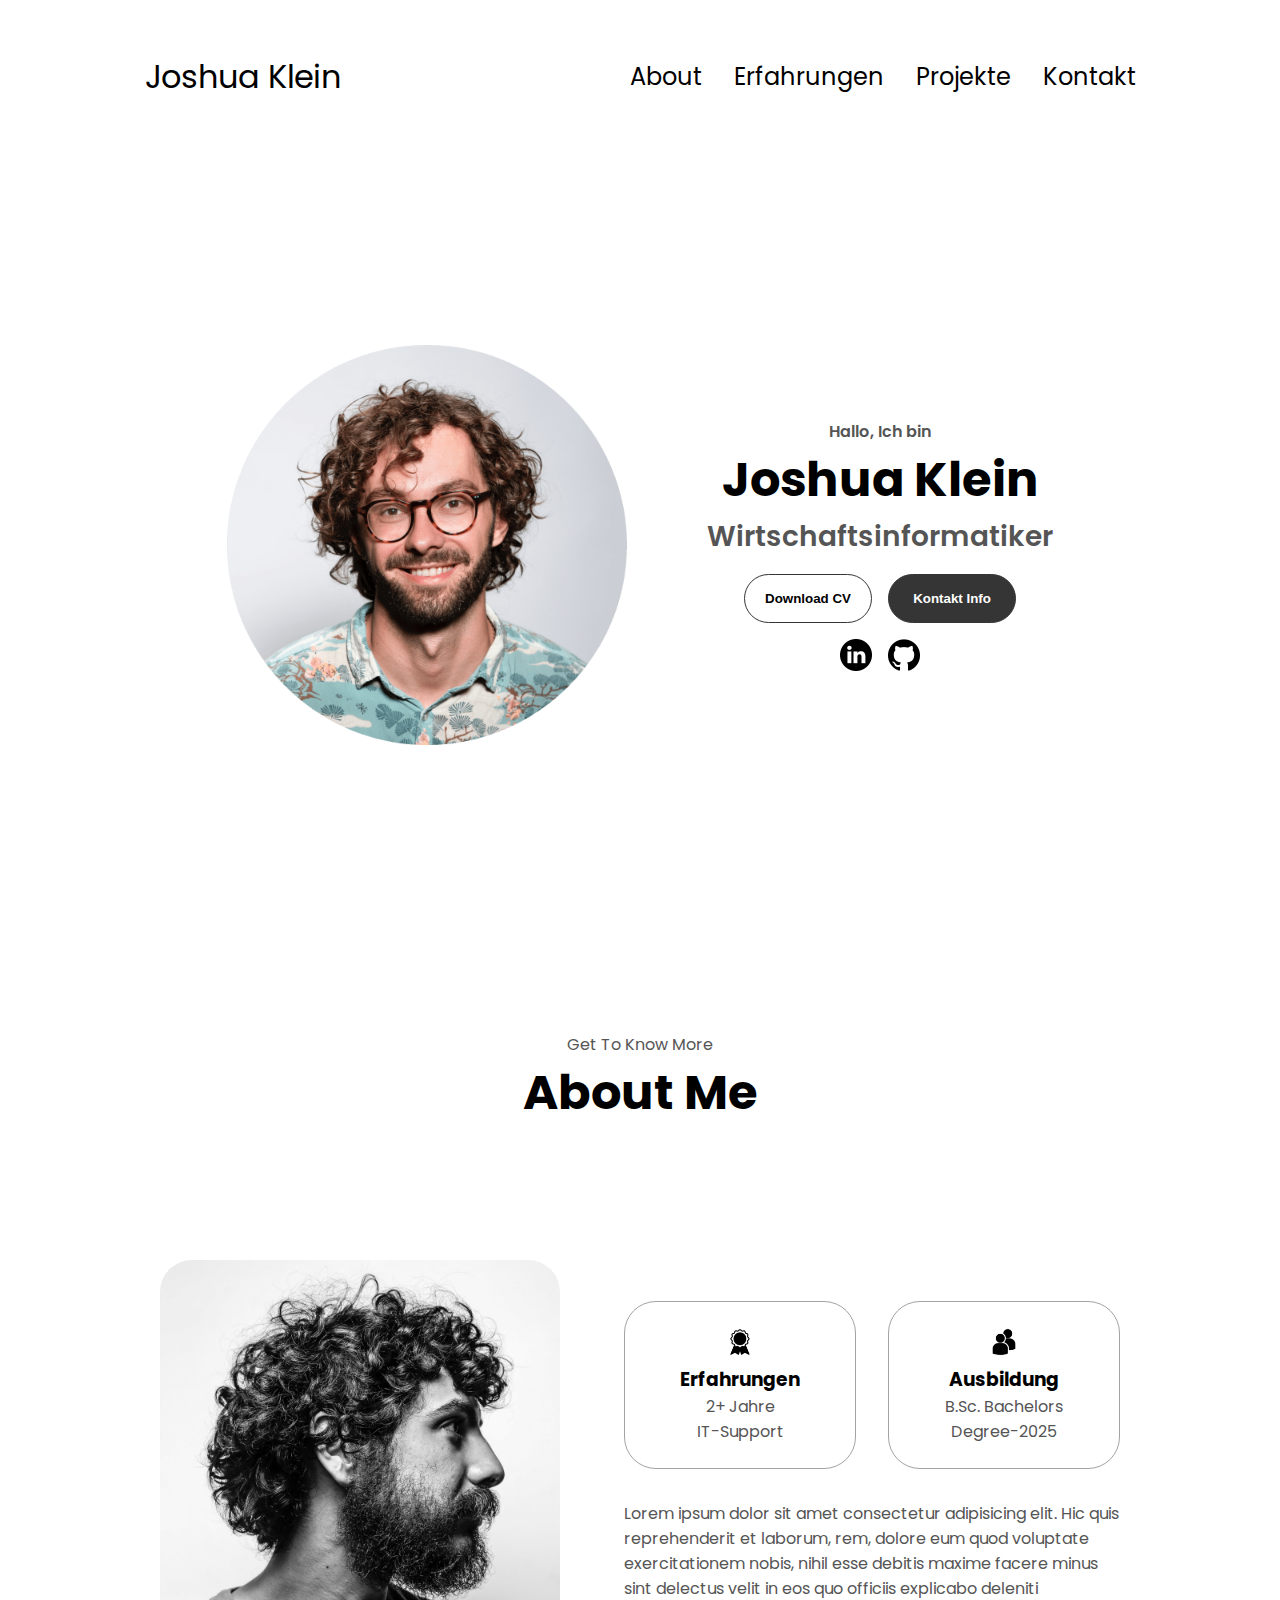
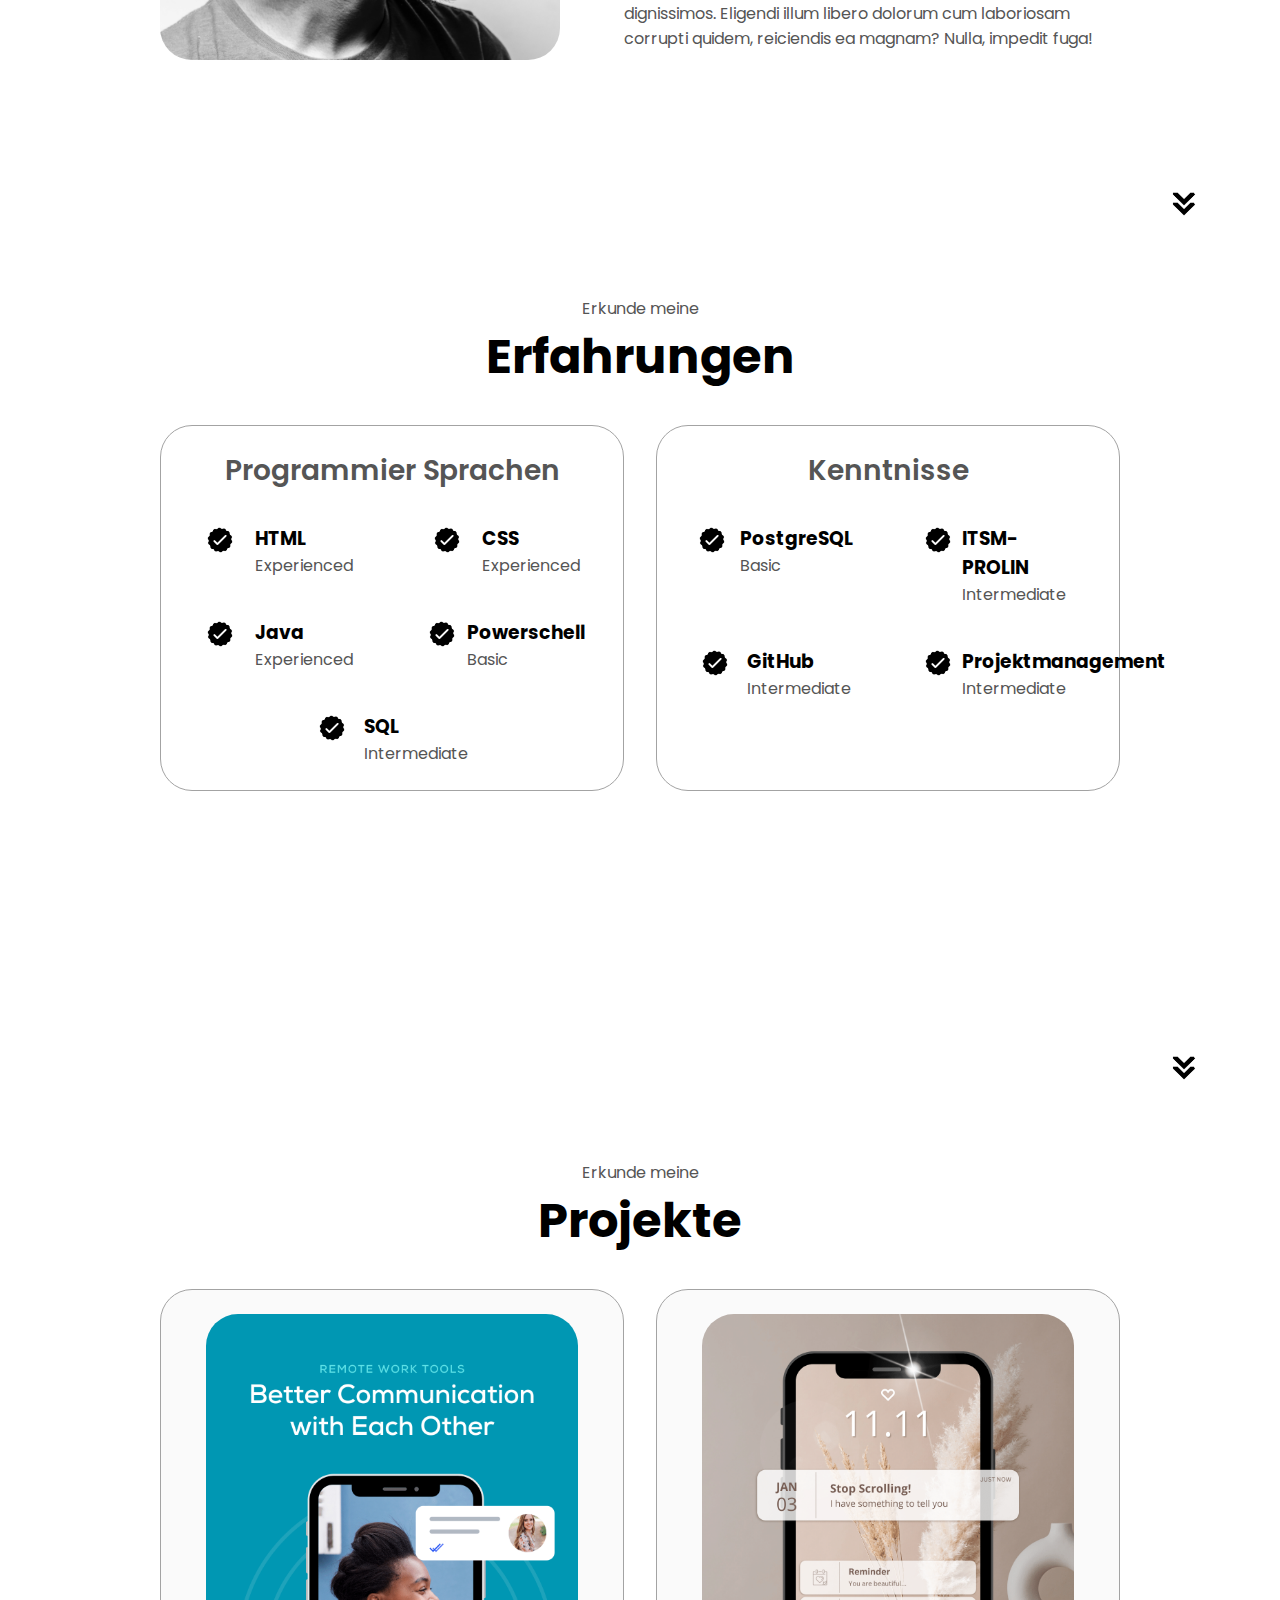
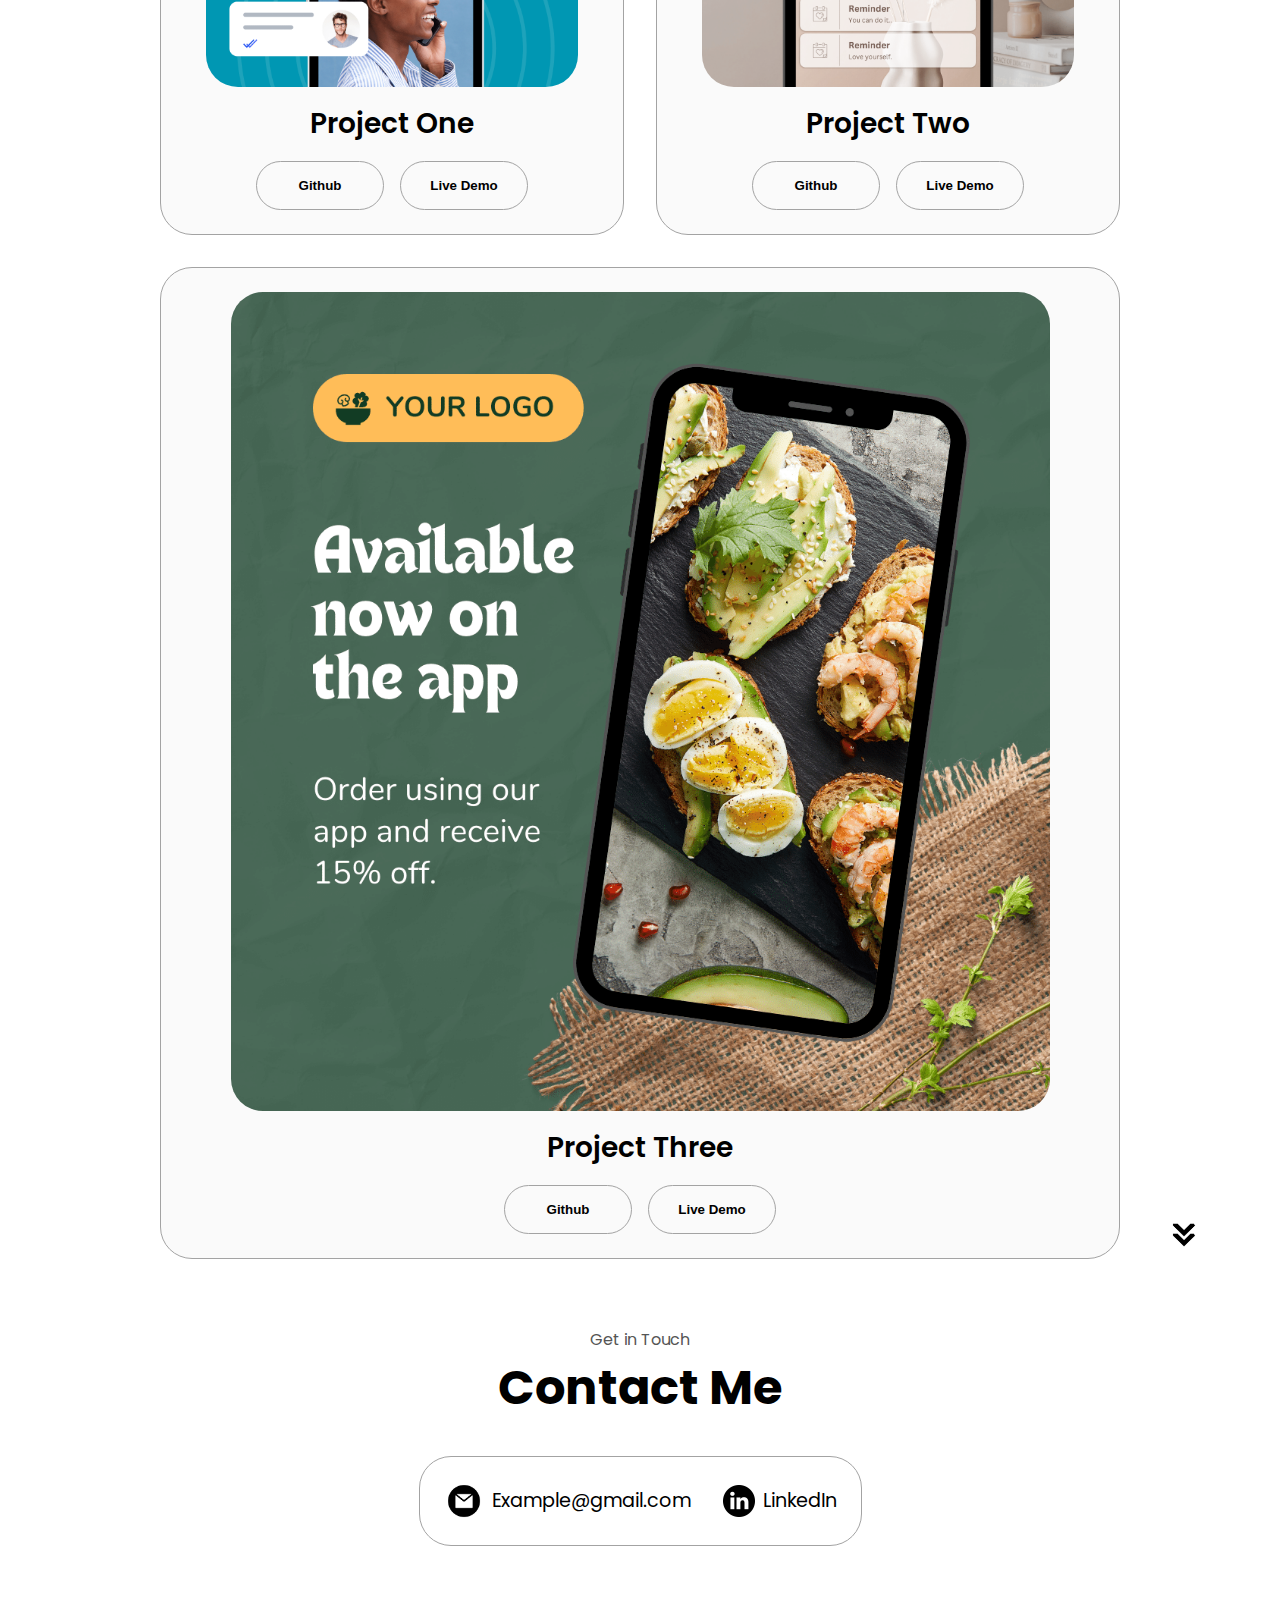
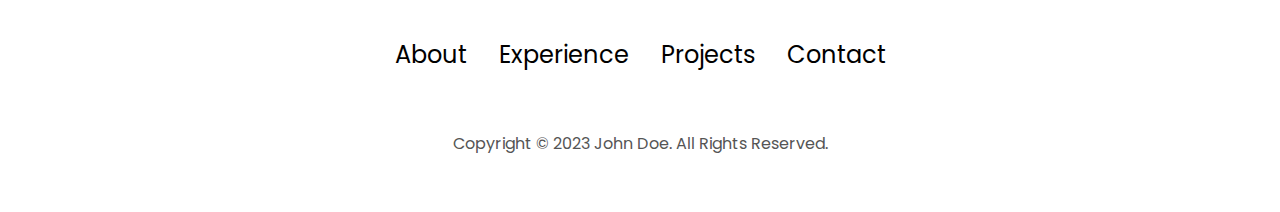
==== index.html @ 0ade6ef5 "Ende" ====
<!DOCTYPE html>
<html lang="en">
  <head>
    <meta charset="UTF-8" />
    <meta http-equiv="X-UA-Compatible" content="IE=edge" />
    <meta name="viewport" content="width=device-width, initial-scale=1.0" />
    <title>Mein Portfolio</title>
    <link rel="stylesheet" href="style.css" />
    <link rel="stylesheet" href="mediaqueries.css" />
  </head>
  <body>
    <nav id="desktop-nav">
      <div class="logo">Joshua Klein</div>
      <div>
        <ul class="nav-links">
          <li><a href="#about">About</a></li>
          <li><a href="#experience">Erfahrungen</a></li>
          <li><a href="#projects">Projekte</a></li>
          <li><a href="#contact">Kontakt</a></li>
        </ul>
      </div>
    </nav>
    <nav id="hamburger-nav">
      <div class="logo">Joshua Klein</div>
      <div class="hamburger-menu">
        <div class="hamburger-icon" onclick="toggleMenu()">
          <span></span>
          <span></span>
          <span></span>
        </div>
        <div class="menu-links">
          <li><a href="#about" onclick="toggleMenu()">About</a></li>
          <li><a href="#experience" onclick="toggleMenu()">Erfahrungen</a></li>
          <li><a href="#projects" onclick="toggleMenu()">Projekte</a></li>
          <li><a href="#contact" onclick="toggleMenu()">Kontakt</a></li>
        </div>
      </div>
    </nav>
    <section id="profile">
      <div class="section__pic-container">
        <img src="./assets/profile-pic.png" alt="John Doe profile picture" />
      </div>
      <div class="section__text">
        <p class="section__text__p1">Hallo, Ich bin</p>
        <h1 class="title">Joshua Klein</h1>
        <p class="section__text__p2">Wirtschaftsinformatiker</p>
        <div class="btn-container">
          <button
            class="btn btn-color-2"
            onclick="window.open('./assets/resume-example.pdf')"
          >
            Download CV
          </button>
          <button class="btn btn-color-1" onclick="location.href='./#contact'">
            Kontakt Info
          </button>
        </div>
        <div id="socials-container">
          <img
            src="./assets/linkedin.png"
            alt="My LinkedIn profile"
            class="icon"
            onclick="location.href='https://linkedin.com/in/joshua-klein-753846269'"
          />
          <img
            src="./assets/github.png"
            alt="My Github profile"
            class="icon"
            onclick="location.href='https://github.com/H1ght0w9r'"
          />
        </div>
      </div>
    </section>
    <section id="about">
      <p class="section__text__p1">Get To Know More</p>
      <h1 class="title">About Me</h1>
      <div class="section-container">
        <div class="section__pic-container">
          <img
            src="./assets/about-pic.png"
            alt="Profile picture"
            class="about-pic"
          />
        </div>
        <div class="about-details-container">
          <div class="about-containers">
            <div class="details-container">
              <img
                src="./assets/experience.png"
                alt="Experience icon"
                class="icon"
              />
              <h3>Erfahrungen</h3>
              <p>2+ Jahre <br />IT-Support</p>
            </div>
            <div class="details-container">
              <img
                src="./assets/education.png"
                alt="Education icon"
                class="icon"
              />
              <h3>Ausbildung</h3>
              <p>B.Sc. Bachelors Degree-2025<br</p>
            </div>
          </div>
          <div class="text-container">
            <p>
              Lorem ipsum dolor sit amet consectetur adipisicing elit. Hic quis
              reprehenderit et laborum, rem, dolore eum quod voluptate
              exercitationem nobis, nihil esse debitis maxime facere minus sint
              delectus velit in eos quo officiis explicabo deleniti dignissimos.
              Eligendi illum libero dolorum cum laboriosam corrupti quidem,
              reiciendis ea magnam? Nulla, impedit fuga!
            </p>
          </div>
        </div>
      </div>
      <img
        src="./assets/arrow.png"
        alt="Arrow icon"
        class="icon arrow"
        onclick="location.href='./#experience'"
      />
    </section>
    <section id="experience">
      <p class="section__text__p1">Erkunde meine</p>
      <h1 class="title">Erfahrungen</h1>
      <div class="experience-details-container">
        <div class="about-containers">
          <div class="details-container">
            <h2 class="experience-sub-title">Programmier Sprachen</h2>
            <div class="article-container">
              <article>
                <img
                  src="./assets/checkmark.png"
                  alt="Experience icon"
                  class="icon"
                />
                <div>
                  <h3>HTML</h3>
                  <p>Experienced</p>
                </div>
              </article>
              <article>
                <img
                  src="./assets/checkmark.png"
                  alt="Experience icon"
                  class="icon"
                />
                <div>
                  <h3>CSS</h3>
                  <p>Experienced</p>
                </div>
              </article>
              <article>
                <img
                  src="./assets/checkmark.png"
                  alt="Experience icon"
                  class="icon"
                />
                <div>
                  <h3>Java</h3>
                  <p>Experienced</p>
                </div>
              </article>
              <article>
                <img
                  src="./assets/checkmark.png"
                  alt="Experience icon"
                  class="icon"
                />
                <div>
                  <h3>Powerschell</h3>
                  <p>Basic</p>
                </div>
              </article>
              <article>
                <img
                  src="./assets/checkmark.png"
                  alt="Experience icon"
                  class="icon"
                />
                <div>
                  <h3>SQL</h3>
                  <p>Intermediate</p>
                </div>
              </article>
            </div>
          </div>
          <div class="details-container">
            <h2 class="experience-sub-title">Kenntnisse</h2>
            <div class="article-container">
              <article>
                <img
                  src="./assets/checkmark.png"
                  alt="Experience icon"
                  class="icon"
                />
                <div>
                  <h3>PostgreSQL</h3>
                  <p>Basic</p>
                </div>
              </article>
              <article>
                <img
                  src="./assets/checkmark.png"
                  alt="Experience icon"
                  class="icon"
                />
                <div>
                  <h3>ITSM-PROLIN</h3>
                  <p>Intermediate</p>
                </div>
              </article>

              <article>
                <img
                  src="./assets/checkmark.png"
                  alt="Experience icon"
                  class="icon"
                />
                <div>
                  <h3>GitHub</h3>
                  <p>Intermediate</p>
                </div>
              </article>
              <article>
                <img
                  src="./assets/checkmark.png"
                  alt="Experience icon"
                  class="icon"
                />
                <div>
                  <h3>Projektmanagement</h3>
                  <p>Intermediate</p>
                </div>
              </article>
            </div>
          </div>
        </div>
      </div>
      <img
        src="./assets/arrow.png"
        alt="Arrow icon"
        class="icon arrow"
        onclick="location.href='./#projects'"
      />
    </section>
    <section id="projects">
      <p class="section__text__p1">Erkunde meine</p>
      <h1 class="title">Projekte</h1>
      <div class="experience-details-container">
        <div class="about-containers">
          <div class="details-container color-container">
            <div class="article-container">
              <img
                src="./assets/project-1.png"
                alt="Project 1"
                class="project-img"
              />
            </div>
            <h2 class="experience-sub-title project-title">Project One</h2>
            <div class="btn-container">
              <button
                class="btn btn-color-2 project-btn"
                onclick="location.href='https://github.com/'"
              >
                Github
              </button>
              <button
                class="btn btn-color-2 project-btn"
                onclick="location.href='https://github.com/'"
              >
                Live Demo
              </button>
            </div>
          </div>
          <div class="details-container color-container">
            <div class="article-container">
              <img
                src="./assets/project-2.png"
                alt="Project 2"
                class="project-img"
              />
            </div>
            <h2 class="experience-sub-title project-title">Project Two</h2>
            <div class="btn-container">
              <button
                class="btn btn-color-2 project-btn"
                onclick="location.href='https://github.com/'"
              >
                Github
              </button>
              <button
                class="btn btn-color-2 project-btn"
                onclick="location.href='https://github.com/'"
              >
                Live Demo
              </button>
            </div>
          </div>
          <div class="details-container color-container">
            <div class="article-container">
              <img
                src="./assets/project-3.png"
                alt="Project 3"
                class="project-img"
              />
            </div>
            <h2 class="experience-sub-title project-title">Project Three</h2>
            <div class="btn-container">
              <button
                class="btn btn-color-2 project-btn"
                onclick="location.href='https://github.com/'"
              >
                Github
              </button>
              <button
                class="btn btn-color-2 project-btn"
                onclick="location.href='https://github.com/'"
              >
                Live Demo
              </button>
            </div>
          </div>
        </div>
      </div>
      <img
        src="./assets/arrow.png"
        alt="Arrow icon"
        class="icon arrow"
        onclick="location.href='./#contact'"
      />
    </section>
    <section id="contact">
      <p class="section__text__p1">Get in Touch</p>
      <h1 class="title">Contact Me</h1>
      <div class="contact-info-upper-container">
        <div class="contact-info-container">
          <img
            src="./assets/email.png"
            alt="Email icon"
            class="icon contact-icon email-icon"
          />
          <p><a href="mailto:examplemail@gmail.com">Example@gmail.com</a></p>
        </div>
        <div class="contact-info-container">
          <img
            src="./assets/linkedin.png"
            alt="LinkedIn icon"
            class="icon contact-icon"
          />
          <p><a href="https://www.linkedin.com">LinkedIn</a></p>
        </div>
      </div>
    </section>
    <footer>
      <nav>
        <div class="nav-links-container">
          <ul class="nav-links">
            <li><a href="#about">About</a></li>
            <li><a href="#experience">Experience</a></li>
            <li><a href="#projects">Projects</a></li>
            <li><a href="#contact">Contact</a></li>
          </ul>
        </div>
      </nav>
      <p>Copyright &#169; 2023 John Doe. All Rights Reserved.</p>
    </footer>
    <script src="script.js"></script>
  </body>
</html>
---- style.css ----
/* GENERAL */

@import url("https://fonts.googleapis.com/css2?family=Poppins:wght@300;400;500;600&display=swap");

* {
  margin: 0;
  padding: 0;
}

body {
  font-family: "Poppins", sans-serif;
}

html {
  scroll-behavior: smooth;
}

p {
  color: rgb(85, 85, 85);
}

/* TRANSITION */

a,
.btn {
  transition: all 300ms ease;
}

/* DESKTOP NAV */

nav,
.nav-links {
  display: flex;
}

nav {
  justify-content: space-around;
  align-items: center;
  height: 17vh;
}

.nav-links {
  gap: 2rem;
  list-style: none;
  font-size: 1.5rem;
}

a {
  color: black;
  text-decoration: none;
  text-decoration-color: white;
}

a:hover {
  color: grey;
  text-decoration: underline;
  text-underline-offset: 1rem;
  text-decoration-color: rgb(181, 181, 181);
}

.logo {
  font-size: 2rem;
}

.logo:hover {
  cursor: default;
}

/* HAMBURGER MENU */

#hamburger-nav {
  display: none;
}

.hamburger-menu {
  position: relative;
  display: inline-block;
}

.hamburger-icon {
  display: flex;
  flex-direction: column;
  justify-content: space-between;
  height: 24px;
  width: 30px;
  cursor: pointer;
}

.hamburger-icon span {
  width: 100%;
  height: 2px;
  background-color: black;
  transition: all 0.3 ease-in-out;
}

.menu-links {
  position: absolute;
  top: 100%;
  right: 0;
  background-color: white;
  width: fit-content;
  max-height: 0;
  overflow: hidden;
  transition: all 0.3 ease-in-out;
}

.menu-links a {
  display: block;
  padding: 10px;
  text-align: center;
  font-size: 1.5rem;
  color: black;
  text-decoration: none;
  transition: all 0.3 ease-in-out;
}

.menu-links li {
  list-style: none;
}

.menu-links.open {
  max-height: 300px;
}

.hamburger-icon.open span:first-child {
  transform: rotate(45deg) translate(10px, 5px);
}

.hamburger-icon.open span:nth-child(2) {
  opacity: 0;
}

.hamburger-icon.open span:last-child {
  transform: rotate(-45deg) translate(10px, -5px);
}

.hamburger-icon span:first-child {
  transform: none;
}

.hamburger-icon span:first-child {
  opacity: 1;
}

.hamburger-icon span:first-child {
  transform: none;
}

/* SECTIONS */

section {
  padding-top: 4vh;
  height: 96vh;
  margin: 0 10rem;
  box-sizing: border-box;
  min-height: fit-content;
}

.section-container {
  display: flex;
}

/* PROFILE SECTION */

#profile {
  display: flex;
  justify-content: center;
  gap: 5rem;
  height: 80vh;
}

.section__pic-container {
  display: flex;
  height: 400px;
  width: 400px;
  margin: auto 0;
}

.section__text {
  align-self: center;
  text-align: center;
}

.section__text p {
  font-weight: 600;
}

.section__text__p1 {
  text-align: center;
}

.section__text__p2 {
  font-size: 1.75rem;
  margin-bottom: 1rem;
}

.title {
  font-size: 3rem;
  text-align: center;
}

#socials-container {
  display: flex;
  justify-content: center;
  margin-top: 1rem;
  gap: 1rem;
}

/* ICONS */

.icon {
  cursor: pointer;
  height: 2rem;
}

/* BUTTONS */

.btn-container {
  display: flex;
  justify-content: center;
  gap: 1rem;
}

.btn {
  font-weight: 600;
  transition: all 300ms ease;
  padding: 1rem;
  width: 8rem;
  border-radius: 2rem;
}

.btn-color-1,
.btn-color-2 {
  border: rgb(53, 53, 53) 0.1rem solid;
}

.btn-color-1:hover,
.btn-color-2:hover {
  cursor: pointer;
}

.btn-color-1,
.btn-color-2:hover {
  background: rgb(53, 53, 53);
  color: white;
}

.btn-color-1:hover {
  background: rgb(0, 0, 0);
}

.btn-color-2 {
  background: none;
}

.btn-color-2:hover {
  border: rgb(255, 255, 255) 0.1rem solid;
}

.btn-container {
  gap: 1rem;
}

/* ABOUT SECTION */

#about {
  position: relative;
}

.about-containers {
  gap: 2rem;
  margin-bottom: 2rem;
  margin-top: 2rem;
}

.about-details-container {
  justify-content: center;
  flex-direction: column;
}

.about-containers,
.about-details-container {
  display: flex;
}

.about-pic {
  border-radius: 2rem;
}

.arrow {
  position: absolute;
  right: -5rem;
  bottom: 2.5rem;
}

.details-container {
  padding: 1.5rem;
  flex: 1;
  background: white;
  border-radius: 2rem;
  border: rgb(53, 53, 53) 0.1rem solid;
  border-color: rgb(163, 163, 163);
  text-align: center;
}

.section-container {
  gap: 4rem;
  height: 80%;
}

.section__pic-container {
  height: 400px;
  width: 400px;
  margin: auto 0;
}

/* EXPERIENCE SECTION */

#experience {
  position: relative;
}

.experience-sub-title {
  color: rgb(85, 85, 85);
  font-weight: 600;
  font-size: 1.75rem;
  margin-bottom: 2rem;
}

.experience-details-container {
  display: flex;
  justify-content: center;
  flex-direction: column;
}

.article-container {
  display: flex;
  text-align: initial;
  flex-wrap: wrap;
  flex-direction: row;
  gap: 2.5rem;
  justify-content: space-around;
}

article {
  display: flex;
  width: 10rem;
  justify-content: space-around;
  gap: 0.5rem;
}

article .icon {
  cursor: default;
}

/* PROJECTS SECTION */

#projects {
  position: relative;
}

.color-container {
  border-color: rgb(163, 163, 163);
  background: rgb(250, 250, 250);
}

.project-img {
  border-radius: 2rem;
  width: 90%;
  height: 90%;
}

.project-title {
  margin: 1rem;
  color: black;
}

.project-btn {
  color: black;
  border-color: rgb(163, 163, 163);
}

/* CONTACT */

#contact {
  display: flex;
  justify-content: center;
  flex-direction: column;
  height: 70vh;
}

.contact-info-upper-container {
  display: flex;
  justify-content: center;
  border-radius: 2rem;
  border: rgb(53, 53, 53) 0.1rem solid;
  border-color: rgb(163, 163, 163);
  background: (250, 250, 250);
  margin: 2rem auto;
  padding: 0.5rem;
}

.contact-info-container {
  display: flex;
  align-items: center;
  justify-content: center;
  gap: 0.5rem;
  margin: 1rem;
}

.contact-info-container p {
  font-size: larger;
}

.contact-icon {
  cursor: default;
}

.email-icon {
  height: 2.5rem;
}

/* FOOTER SECTION */

footer {
  height: 26vh;
  margin: 0 1rem;
}

footer p {
  text-align: center;
}
---- mediaqueries.css ----
@media screen and (max-width: 1400px) {
  #profile {
    height: 83vh;
    margin-bottom: 6rem;
  }
  .about-containers {
    flex-wrap: wrap;
  }
  #contact,
  #projects {
    height: fit-content;
  }
}

@media screen and (max-width: 1200px) {
  #desktop-nav {
    display: none;
  }
  #hamburger-nav {
    display: flex;
  }
  #experience,
  .experience-details-container {
    margin-top: 2rem;
  }
  #profile,
  .section-container {
    display: block;
  }
  .arrow {
    display: none;
  }
  section,
  .section-container {
    height: fit-content;
  }
  section {
    margin: 0 5%;
  }
  .section__pic-container {
    width: 275px;
    height: 275px;
    margin: 0 auto 2rem;
  }
  .about-containers {
    margin-top: 0;
  }
}

@media screen and (max-width: 600px) {
  #contact,
  footer {
    height: 40vh;
  }
  #profile {
    height: 83vh;
    margin-bottom: 0;
  }
  article {
    font-size: 1rem;
  }
  footer nav {
    height: fit-content;
    margin-bottom: 2rem;
  }
  .about-containers,
  .contact-info-upper-container,
  .btn-container {
    flex-wrap: wrap;
  }
  .contact-info-container {
    margin: 0;
  }
  .contact-info-container p,
  .nav-links li a {
    font-size: 1rem;
  }
  .experience-sub-title {
    font-size: 1.25rem;
  }
  .logo {
    font-size: 1.5rem;
  }
  .nav-links {
    flex-direction: column;
    gap: 0.5rem;
    text-align: center;
  }
  .section__pic-container {
    width: auto;
    height: 46vw;
    justify-content: center;
  }
  .section__text__p2 {
    font-size: 1.25rem;
  }
  .title {
    font-size: 2rem;
  }
  .text-container {
    text-align: justify;
  }
}
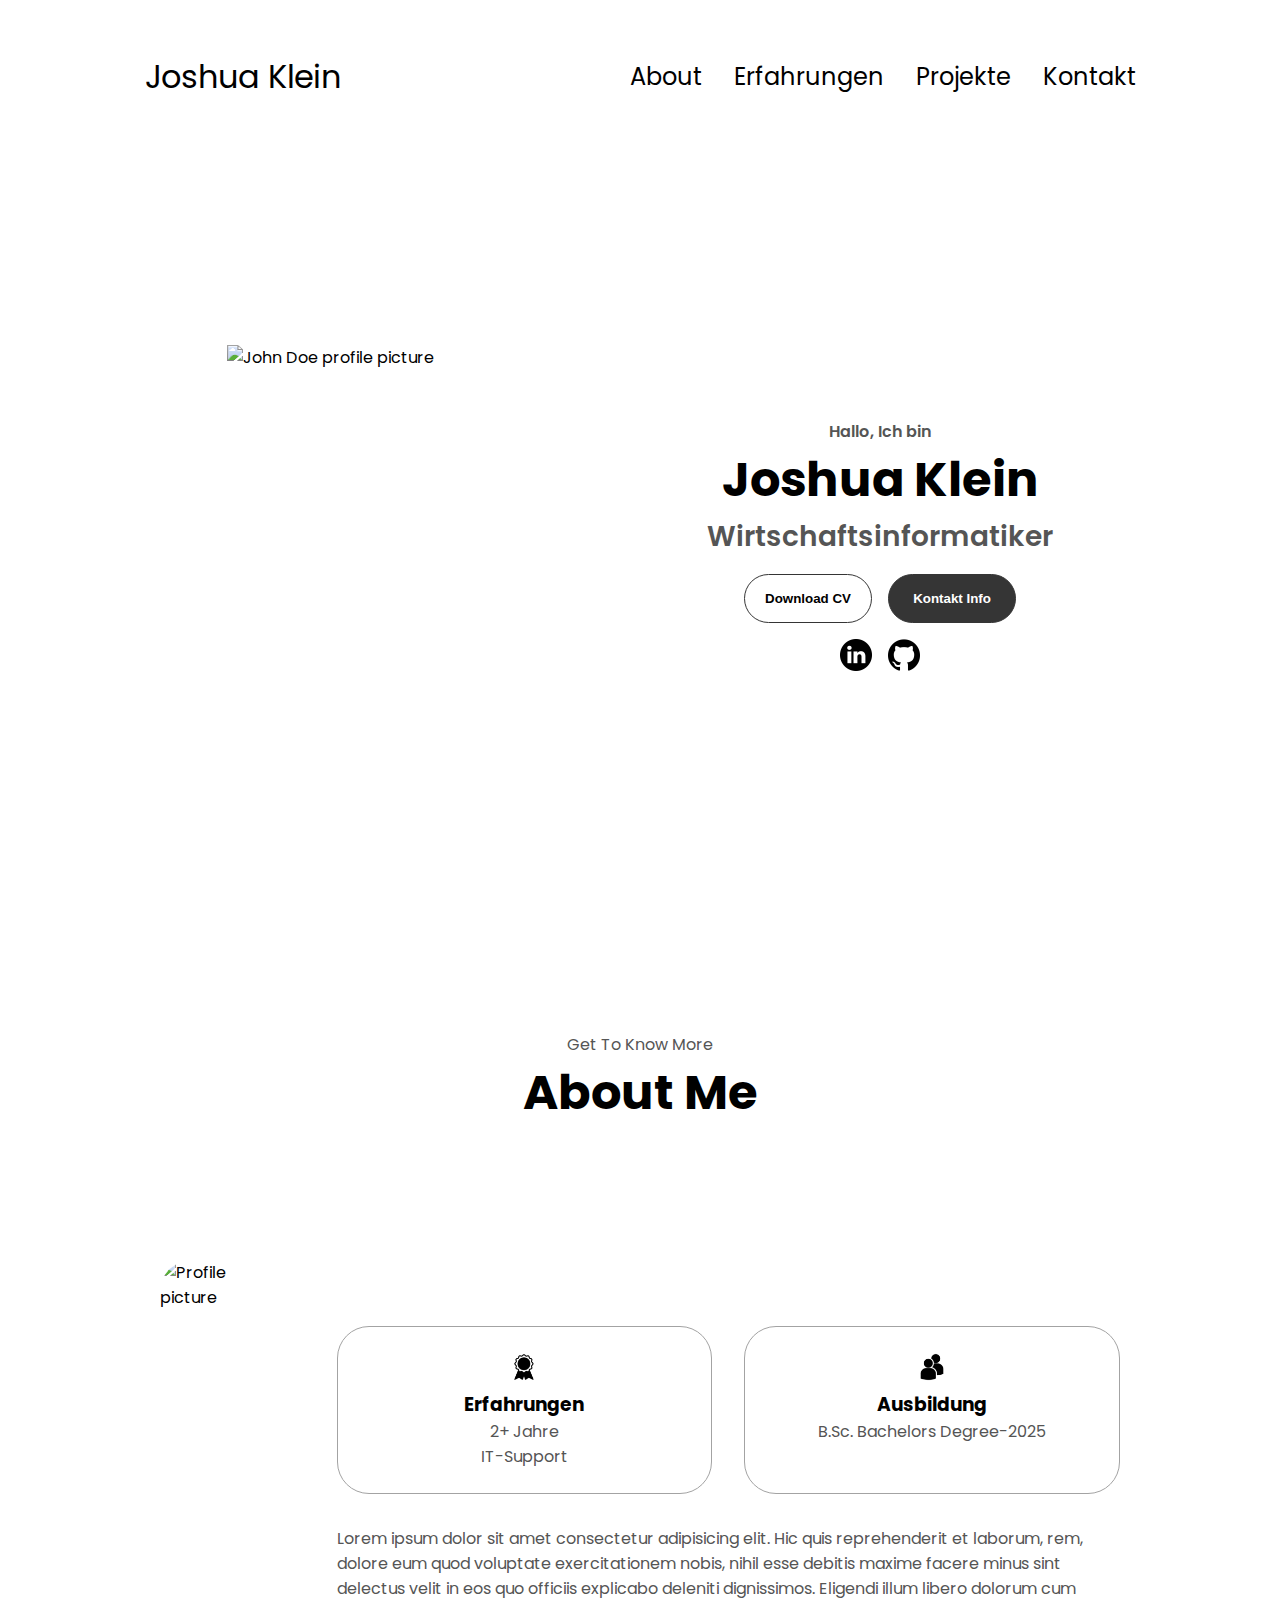
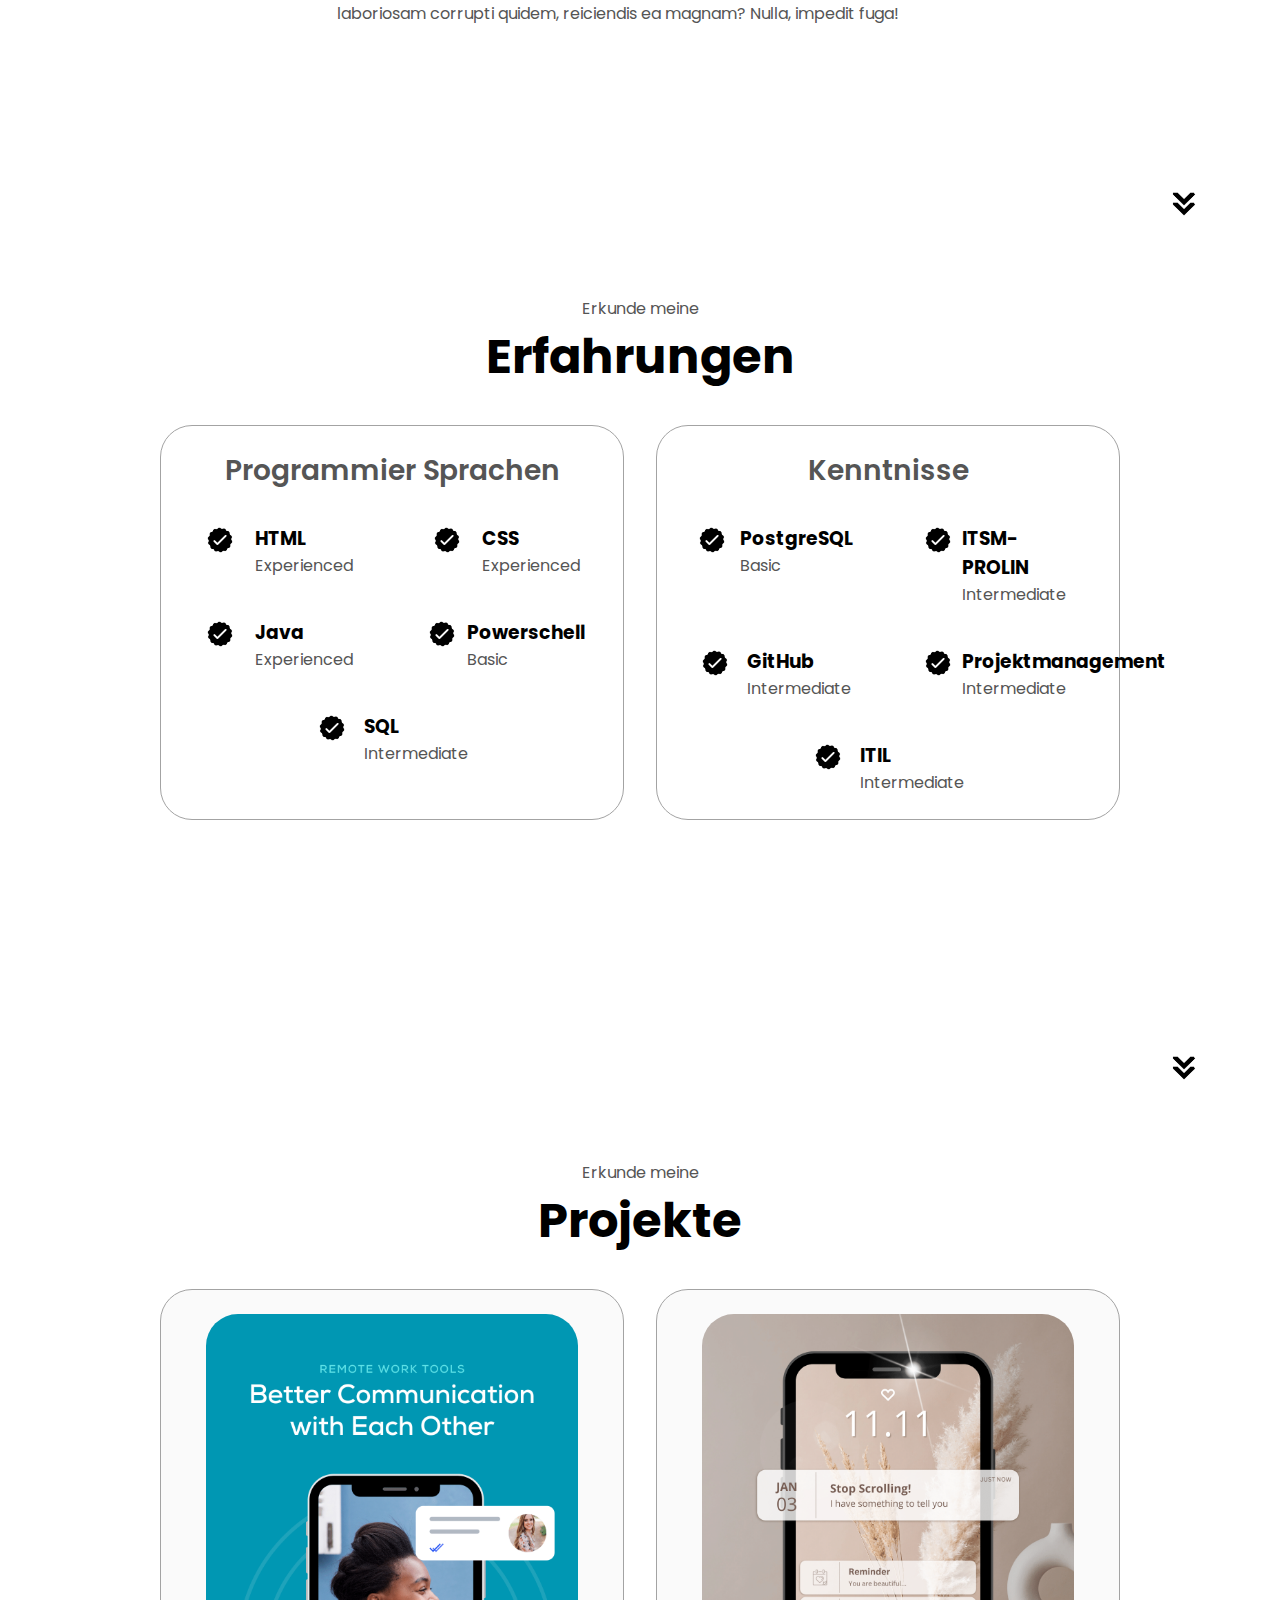
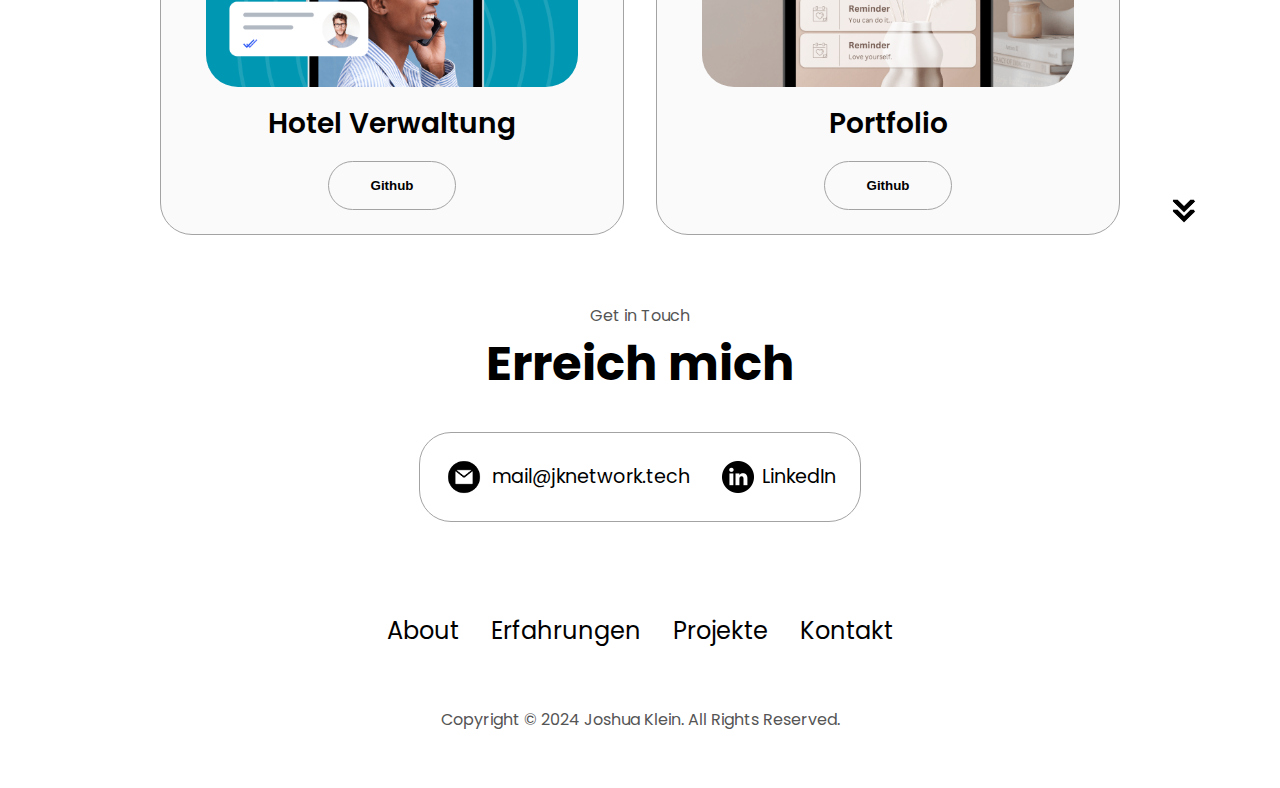
==== commit e35aa37b: "Create index.html" ====
--- a/index.html
+++ b/index.html
@@ -38,7 +38,7 @@
     </nav>
     <section id="profile">
       <div class="section__pic-container">
-        <img src="./assets/profile-pic.png" alt="John Doe profile picture" />
+        <img src="./assets/IMG_1518.png" alt="John Doe profile picture" />
       </div>
       <div class="section__text">
         <p class="section__text__p1">Hallo, Ich bin</p>
@@ -47,7 +47,7 @@
         <div class="btn-container">
           <button
             class="btn btn-color-2"
-            onclick="window.open('./assets/resume-example.pdf')"
+            onclick="window.open('./assets/Lebenslauf_CV.pdf')"
           >
             Download CV
           </button>
@@ -77,7 +77,7 @@
       <div class="section-container">
         <div class="section__pic-container">
           <img
-            src="./assets/about-pic.png"
+            src="./assets/IMG_7965.png"
             alt="Profile picture"
             class="about-pic"
           />
@@ -232,6 +232,17 @@
                 />
                 <div>
                   <h3>Projektmanagement</h3>
+                  <p>Intermediate</p>
+                </div>
+              </article>
+              <article>
+                <img
+                  src="./assets/checkmark.png"
+                  alt="Experience icon"
+                  class="icon"
+                />
+                <div>
+                  <h3>ITIL</h3>
                   <p>Intermediate</p>
                 </div>
               </article>
@@ -259,19 +270,13 @@
                 class="project-img"
               />
             </div>
-            <h2 class="experience-sub-title project-title">Project One</h2>
+            <h2 class="experience-sub-title project-title">Hotel Verwaltung</h2>
             <div class="btn-container">
               <button
                 class="btn btn-color-2 project-btn"
-                onclick="location.href='https://github.com/'"
+                onclick="location.href='https://github.com/vincchau/AppDev2'"
               >
                 Github
-              </button>
-              <button
-                class="btn btn-color-2 project-btn"
-                onclick="location.href='https://github.com/'"
-              >
-                Live Demo
               </button>
             </div>
           </div>
@@ -283,43 +288,13 @@
                 class="project-img"
               />
             </div>
-            <h2 class="experience-sub-title project-title">Project Two</h2>
+            <h2 class="experience-sub-title project-title">Portfolio</h2>
             <div class="btn-container">
               <button
                 class="btn btn-color-2 project-btn"
-                onclick="location.href='https://github.com/'"
+                onclick="location.href='https://github.com/H1ght0w9r/Portfolio-html'"
               >
                 Github
-              </button>
-              <button
-                class="btn btn-color-2 project-btn"
-                onclick="location.href='https://github.com/'"
-              >
-                Live Demo
-              </button>
-            </div>
-          </div>
-          <div class="details-container color-container">
-            <div class="article-container">
-              <img
-                src="./assets/project-3.png"
-                alt="Project 3"
-                class="project-img"
-              />
-            </div>
-            <h2 class="experience-sub-title project-title">Project Three</h2>
-            <div class="btn-container">
-              <button
-                class="btn btn-color-2 project-btn"
-                onclick="location.href='https://github.com/'"
-              >
-                Github
-              </button>
-              <button
-                class="btn btn-color-2 project-btn"
-                onclick="location.href='https://github.com/'"
-              >
-                Live Demo
               </button>
             </div>
           </div>
@@ -334,7 +309,7 @@
     </section>
     <section id="contact">
       <p class="section__text__p1">Get in Touch</p>
-      <h1 class="title">Contact Me</h1>
+      <h1 class="title">Erreich mich</h1>
       <div class="contact-info-upper-container">
         <div class="contact-info-container">
           <img
@@ -342,7 +317,7 @@
             alt="Email icon"
             class="icon contact-icon email-icon"
           />
-          <p><a href="mailto:examplemail@gmail.com">Example@gmail.com</a></p>
+          <p><a href="mailto:mail@jknetwork.tech">mail@jknetwork.tech</a></p>
         </div>
         <div class="contact-info-container">
           <img
@@ -350,7 +325,11 @@
             alt="LinkedIn icon"
             class="icon contact-icon"
           />
-          <p><a href="https://www.linkedin.com">LinkedIn</a></p>
+          <p>
+            <a href="https://linkedin.com/in/joshua-klein-753846269"
+              >LinkedIn</a
+            >
+          </p>
         </div>
       </div>
     </section>
@@ -359,13 +338,13 @@
         <div class="nav-links-container">
           <ul class="nav-links">
             <li><a href="#about">About</a></li>
-            <li><a href="#experience">Experience</a></li>
-            <li><a href="#projects">Projects</a></li>
-            <li><a href="#contact">Contact</a></li>
+            <li><a href="#experience">Erfahrungen</a></li>
+            <li><a href="#projects">Projekte</a></li>
+            <li><a href="#contact">Kontakt</a></li>
           </ul>
         </div>
       </nav>
-      <p>Copyright &#169; 2023 John Doe. All Rights Reserved.</p>
+      <p>Copyright &#169; 2024 Joshua Klein. All Rights Reserved.</p>
     </footer>
     <script src="script.js"></script>
   </body>
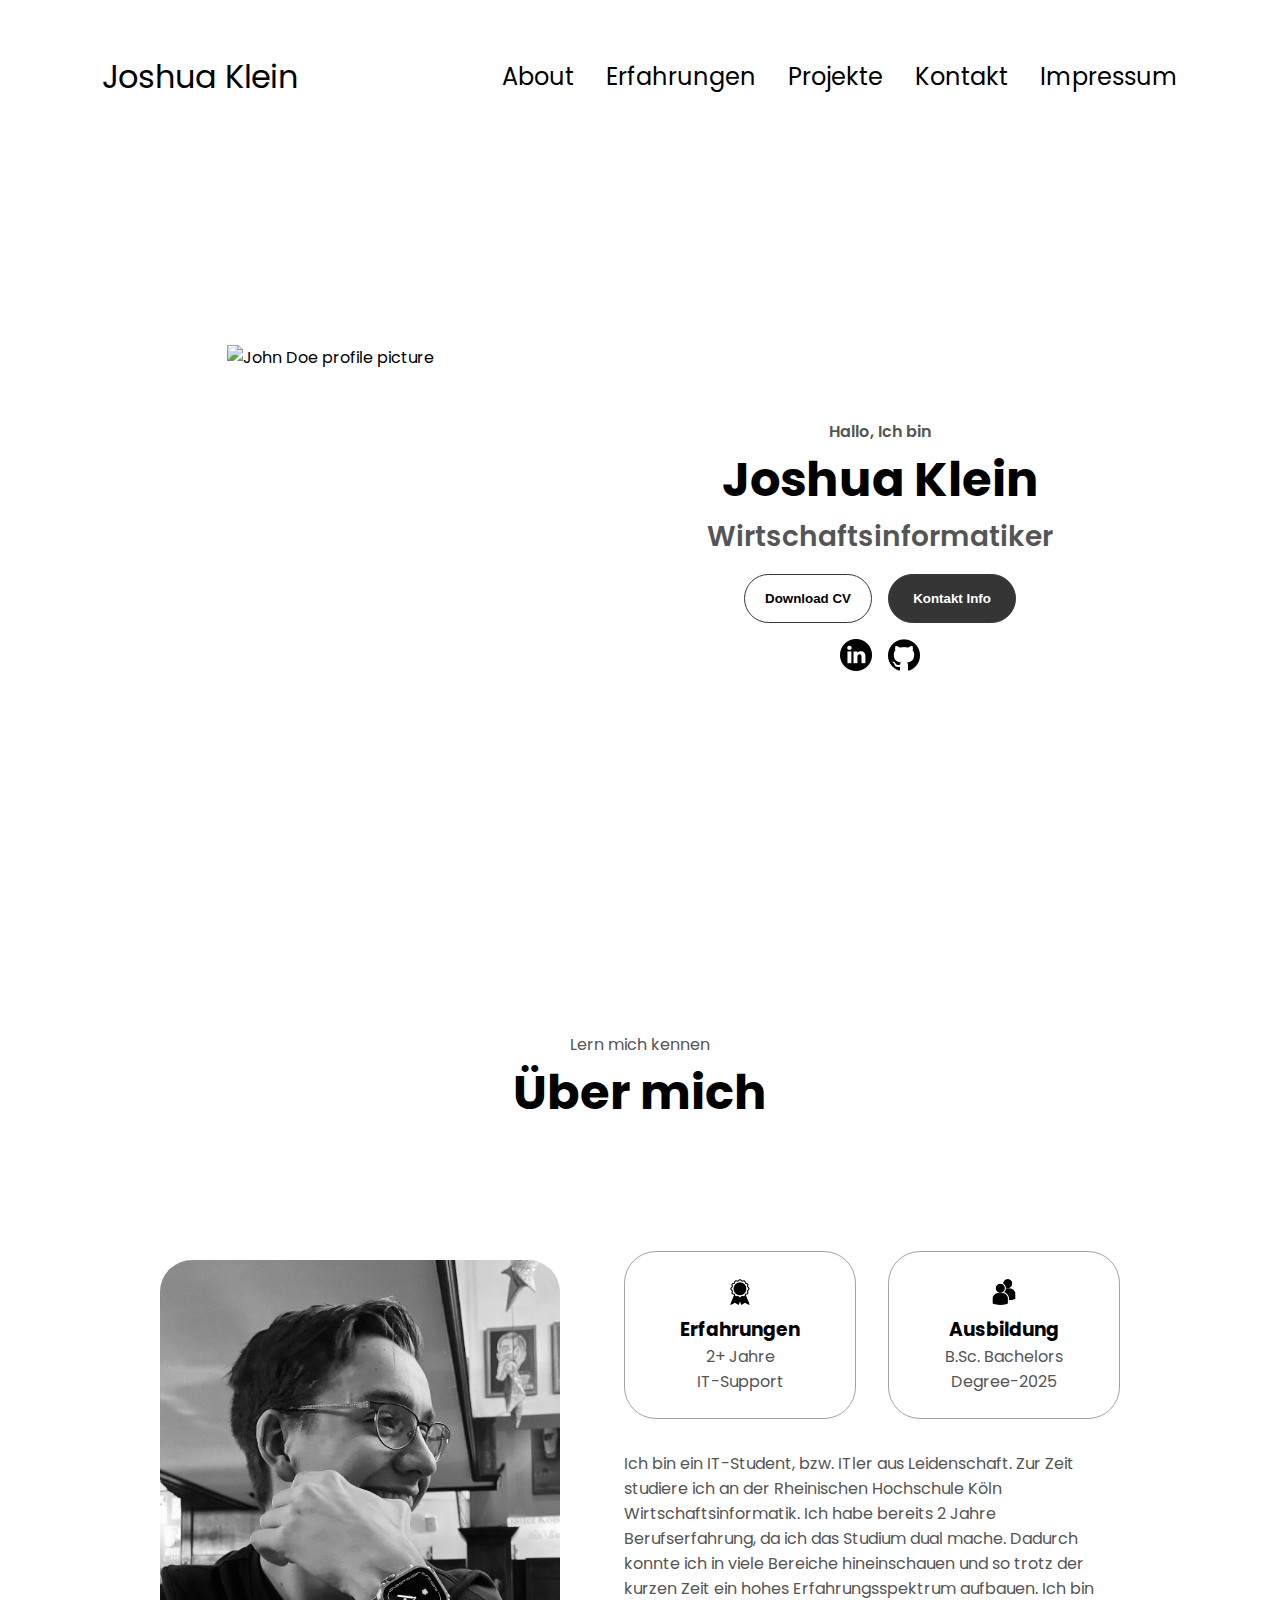
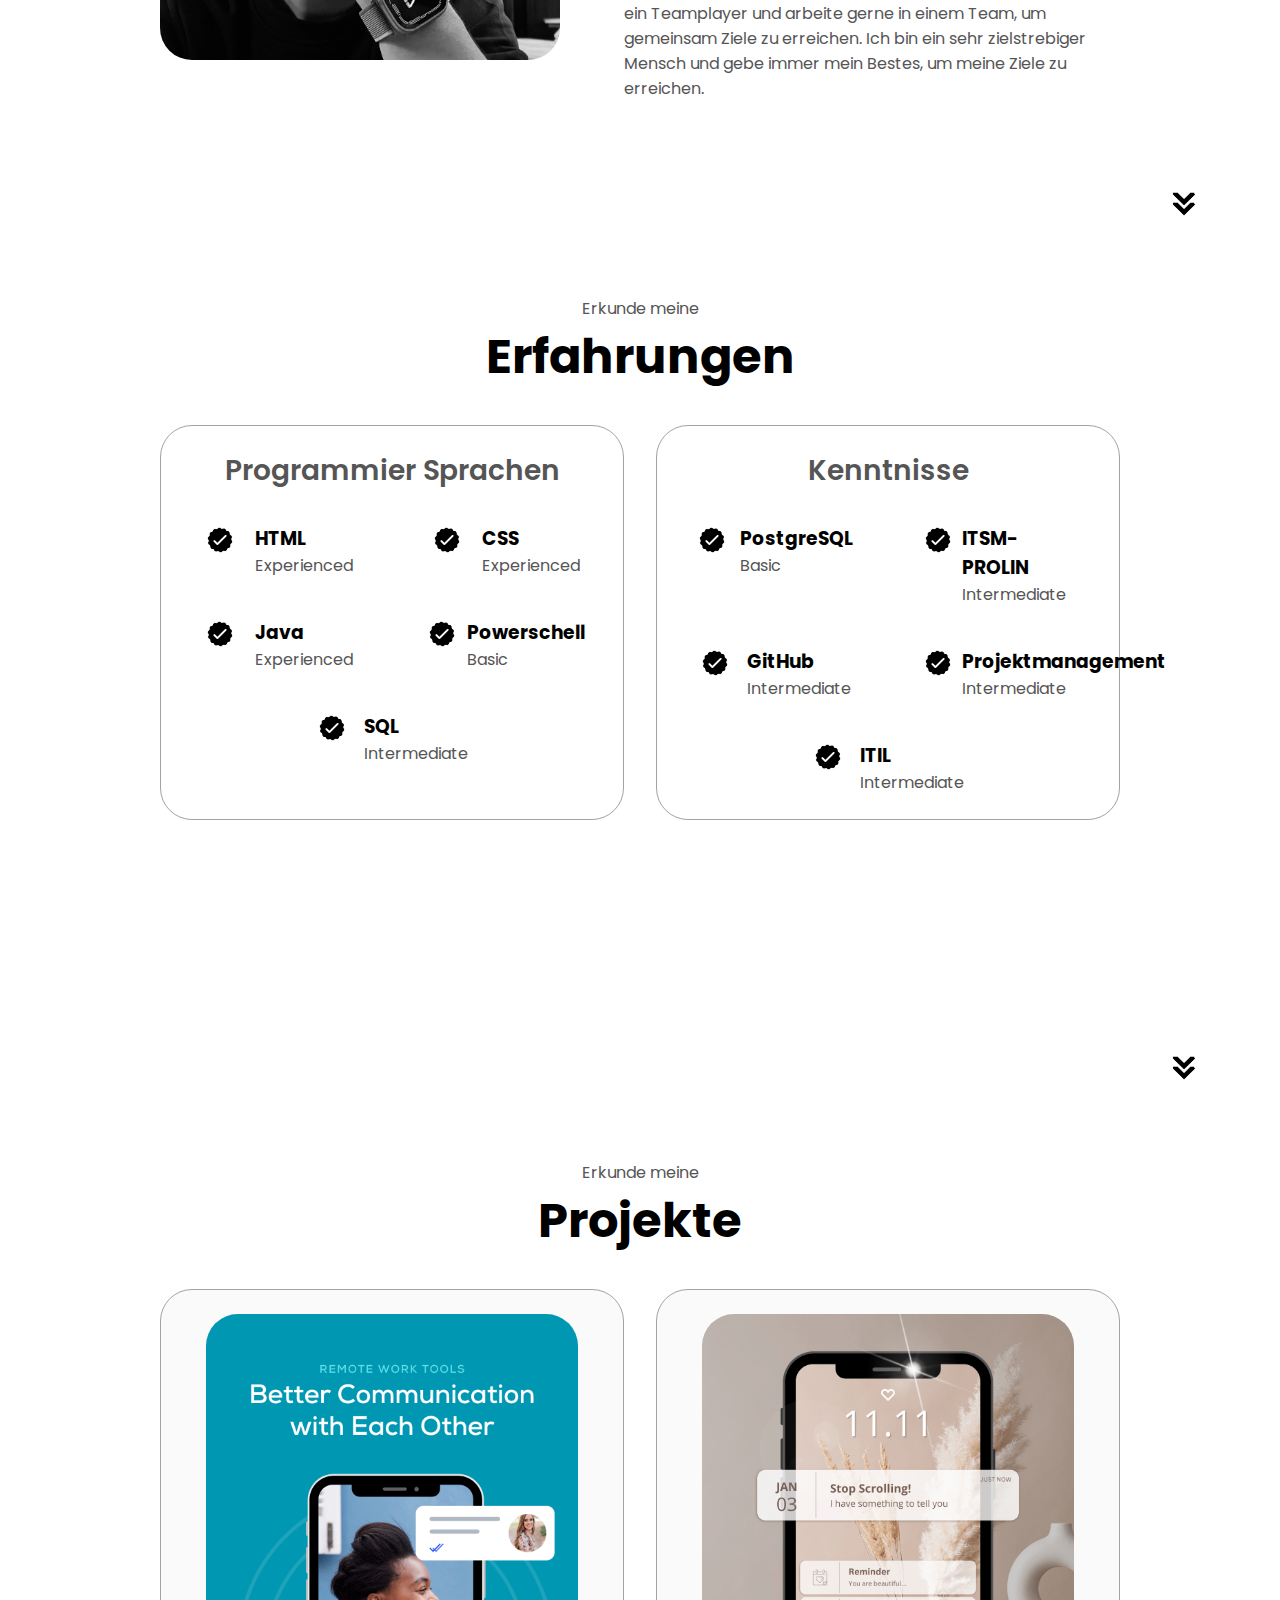
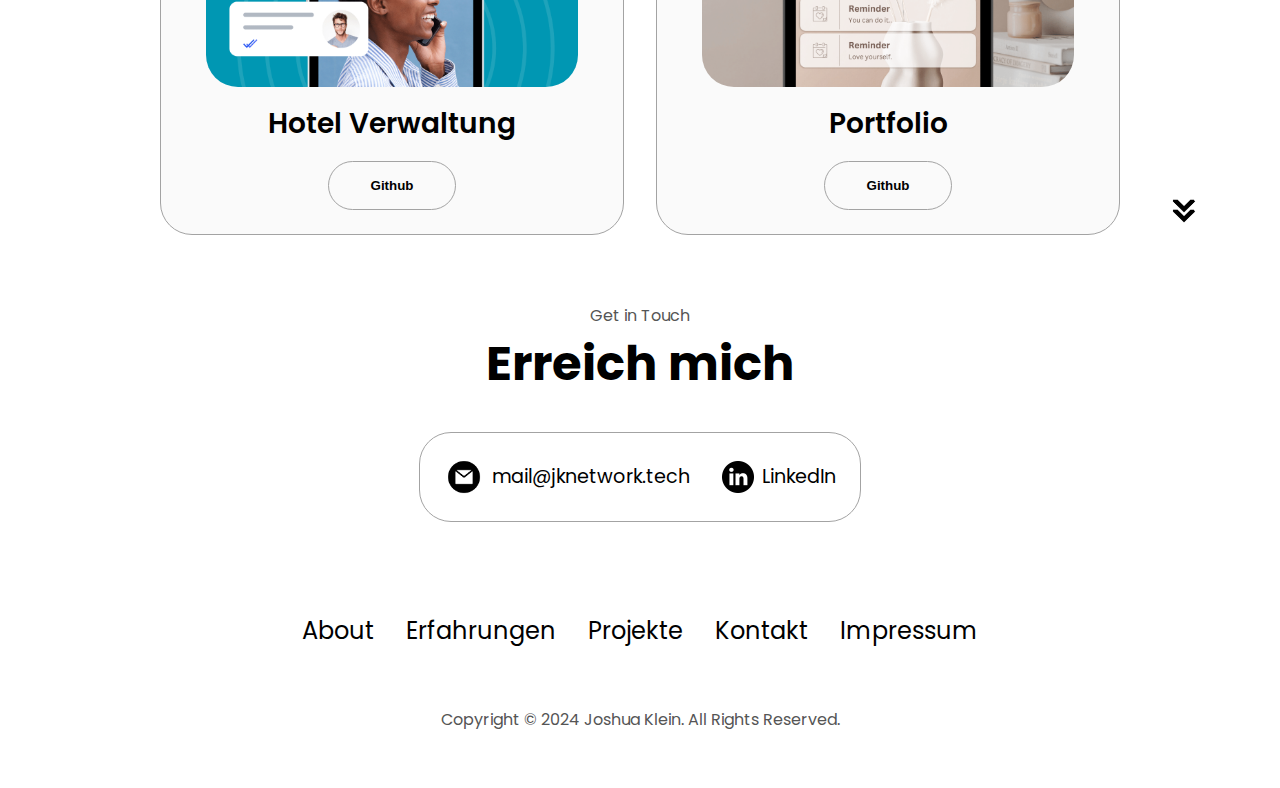
==== commit bc9ce666: "impressum" ====
--- a/index.html
+++ b/index.html
@@ -17,6 +17,7 @@
           <li><a href="#experience">Erfahrungen</a></li>
           <li><a href="#projects">Projekte</a></li>
           <li><a href="#contact">Kontakt</a></li>
+          <li><a href="impressum.html">Impressum</a></li>
         </ul>
       </div>
     </nav>
@@ -33,6 +34,7 @@
           <li><a href="#experience" onclick="toggleMenu()">Erfahrungen</a></li>
           <li><a href="#projects" onclick="toggleMenu()">Projekte</a></li>
           <li><a href="#contact" onclick="toggleMenu()">Kontakt</a></li>
+          <li><a href="impressum.html" onclick="toggleMenu()">Impressum</a></li>
         </div>
       </div>
     </nav>
@@ -72,8 +74,8 @@
       </div>
     </section>
     <section id="about">
-      <p class="section__text__p1">Get To Know More</p>
-      <h1 class="title">About Me</h1>
+      <p class="section__text__p1">Lern mich kennen</p>
+      <h1 class="title">Über mich</h1>
       <div class="section-container">
         <div class="section__pic-container">
           <img
@@ -105,12 +107,15 @@
           </div>
           <div class="text-container">
             <p>
-              Lorem ipsum dolor sit amet consectetur adipisicing elit. Hic quis
-              reprehenderit et laborum, rem, dolore eum quod voluptate
-              exercitationem nobis, nihil esse debitis maxime facere minus sint
-              delectus velit in eos quo officiis explicabo deleniti dignissimos.
-              Eligendi illum libero dolorum cum laboriosam corrupti quidem,
-              reiciendis ea magnam? Nulla, impedit fuga!
+              Ich bin ein IT-Student, bzw. ITler aus Leidenschaft. Zur Zeit
+              studiere ich an der Rheinischen Hochschule Köln
+              Wirtschaftsinformatik. Ich habe bereits 2 Jahre Berufserfahrung,
+              da ich das Studium dual mache. Dadurch konnte ich in viele
+              Bereiche hineinschauen und so trotz der kurzen Zeit ein hohes
+              Erfahrungsspektrum aufbauen. Ich bin ein Teamplayer und arbeite
+              gerne in einem Team, um gemeinsam Ziele zu erreichen. Ich bin ein
+              sehr zielstrebiger Mensch und gebe immer mein Bestes, um meine
+              Ziele zu erreichen.
             </p>
           </div>
         </div>
@@ -341,6 +346,7 @@
             <li><a href="#experience">Erfahrungen</a></li>
             <li><a href="#projects">Projekte</a></li>
             <li><a href="#contact">Kontakt</a></li>
+            <li><a href="impressum.html">Impressum</a></li>
           </ul>
         </div>
       </nav>
--- a/style.css
+++ b/style.css
@@ -14,6 +14,7 @@
 html {
   scroll-behavior: smooth;
 }
+
 
 p {
   color: rgb(85, 85, 85);
--- a/mediaqueries.css
+++ b/mediaqueries.css
@@ -11,6 +11,7 @@
     height: fit-content;
   }
 }
+
 
 @media screen and (max-width: 1200px) {
   #desktop-nav {
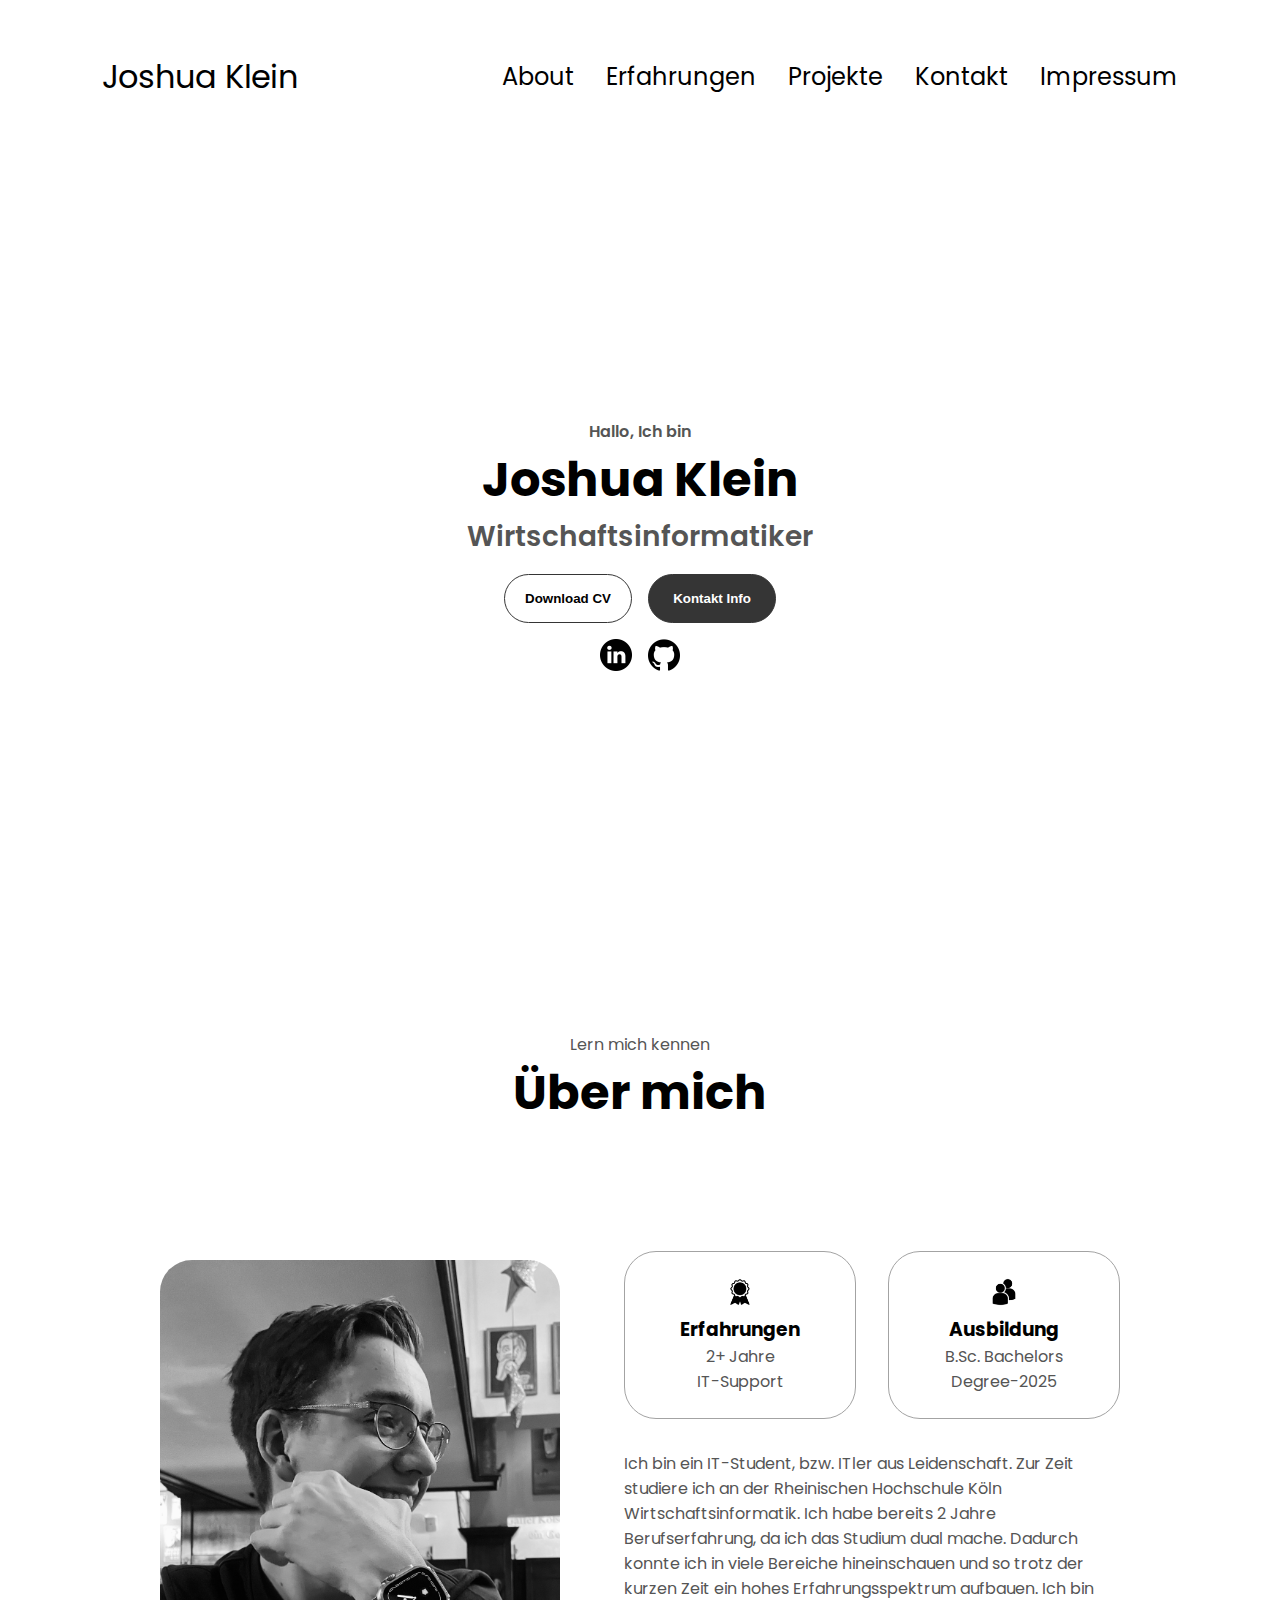
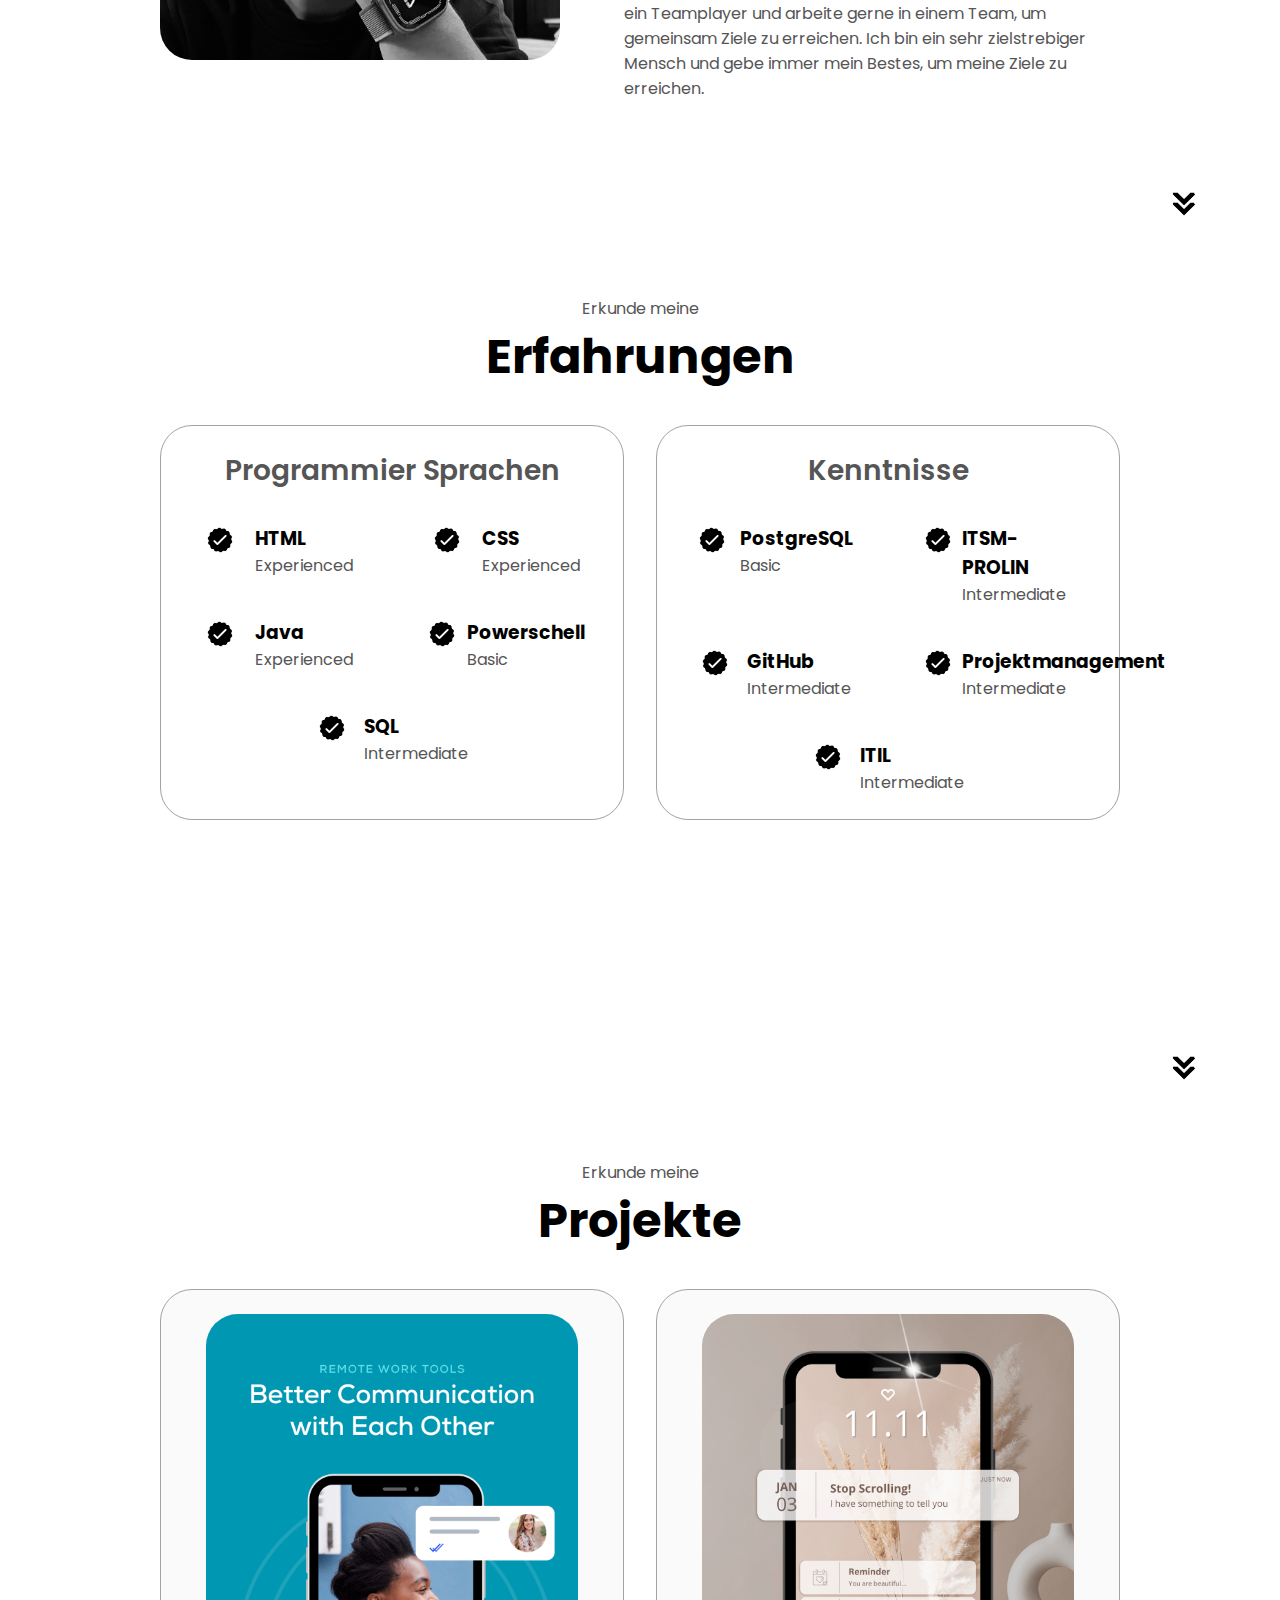
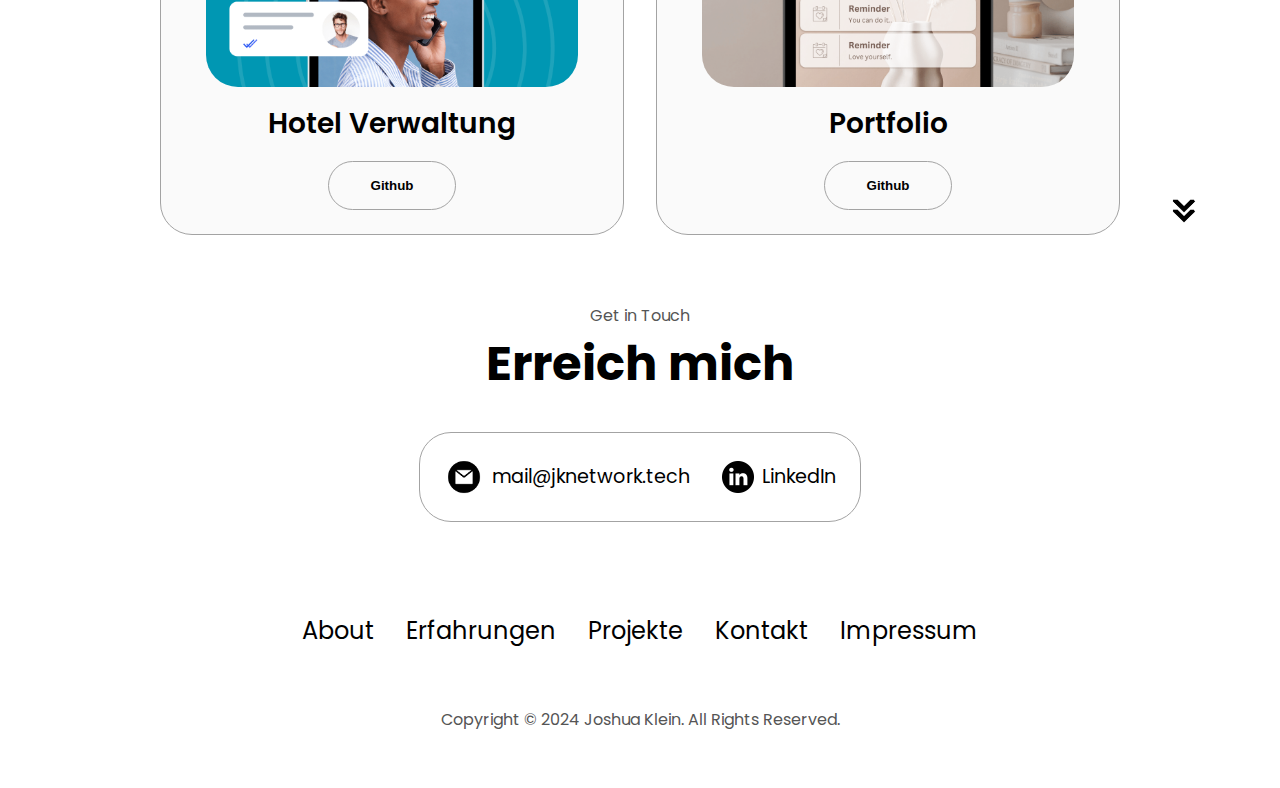
==== commit 267f2e69: "überpüfen der Änderungen" ====
--- a/index.html
+++ b/index.html
@@ -39,9 +39,9 @@
       </div>
     </nav>
     <section id="profile">
-      <div class="section__pic-container">
+      <!--<div class="section__pic-container">
         <img src="./assets/IMG_1518.png" alt="John Doe profile picture" />
-      </div>
+      </div>>!-->
       <div class="section__text">
         <p class="section__text__p1">Hallo, Ich bin</p>
         <h1 class="title">Joshua Klein</h1>
--- a/style.css
+++ b/style.css
@@ -14,7 +14,6 @@
 html {
   scroll-behavior: smooth;
 }
-
 
 p {
   color: rgb(85, 85, 85);
@@ -55,7 +54,7 @@
 a:hover {
   color: grey;
   text-decoration: underline;
-  text-underline-offset: 1rem;
+  text-underline-offset: 0.5rem;
   text-decoration-color: rgb(181, 181, 181);
 }
 
@@ -98,7 +97,7 @@
   position: absolute;
   top: 100%;
   right: 0;
-  background-color: white;
+  background-color: transparent;
   width: fit-content;
   max-height: 0;
   overflow: hidden;
--- a/mediaqueries.css
+++ b/mediaqueries.css
@@ -11,7 +11,6 @@
     height: fit-content;
   }
 }
-
 
 @media screen and (max-width: 1200px) {
   #desktop-nav {
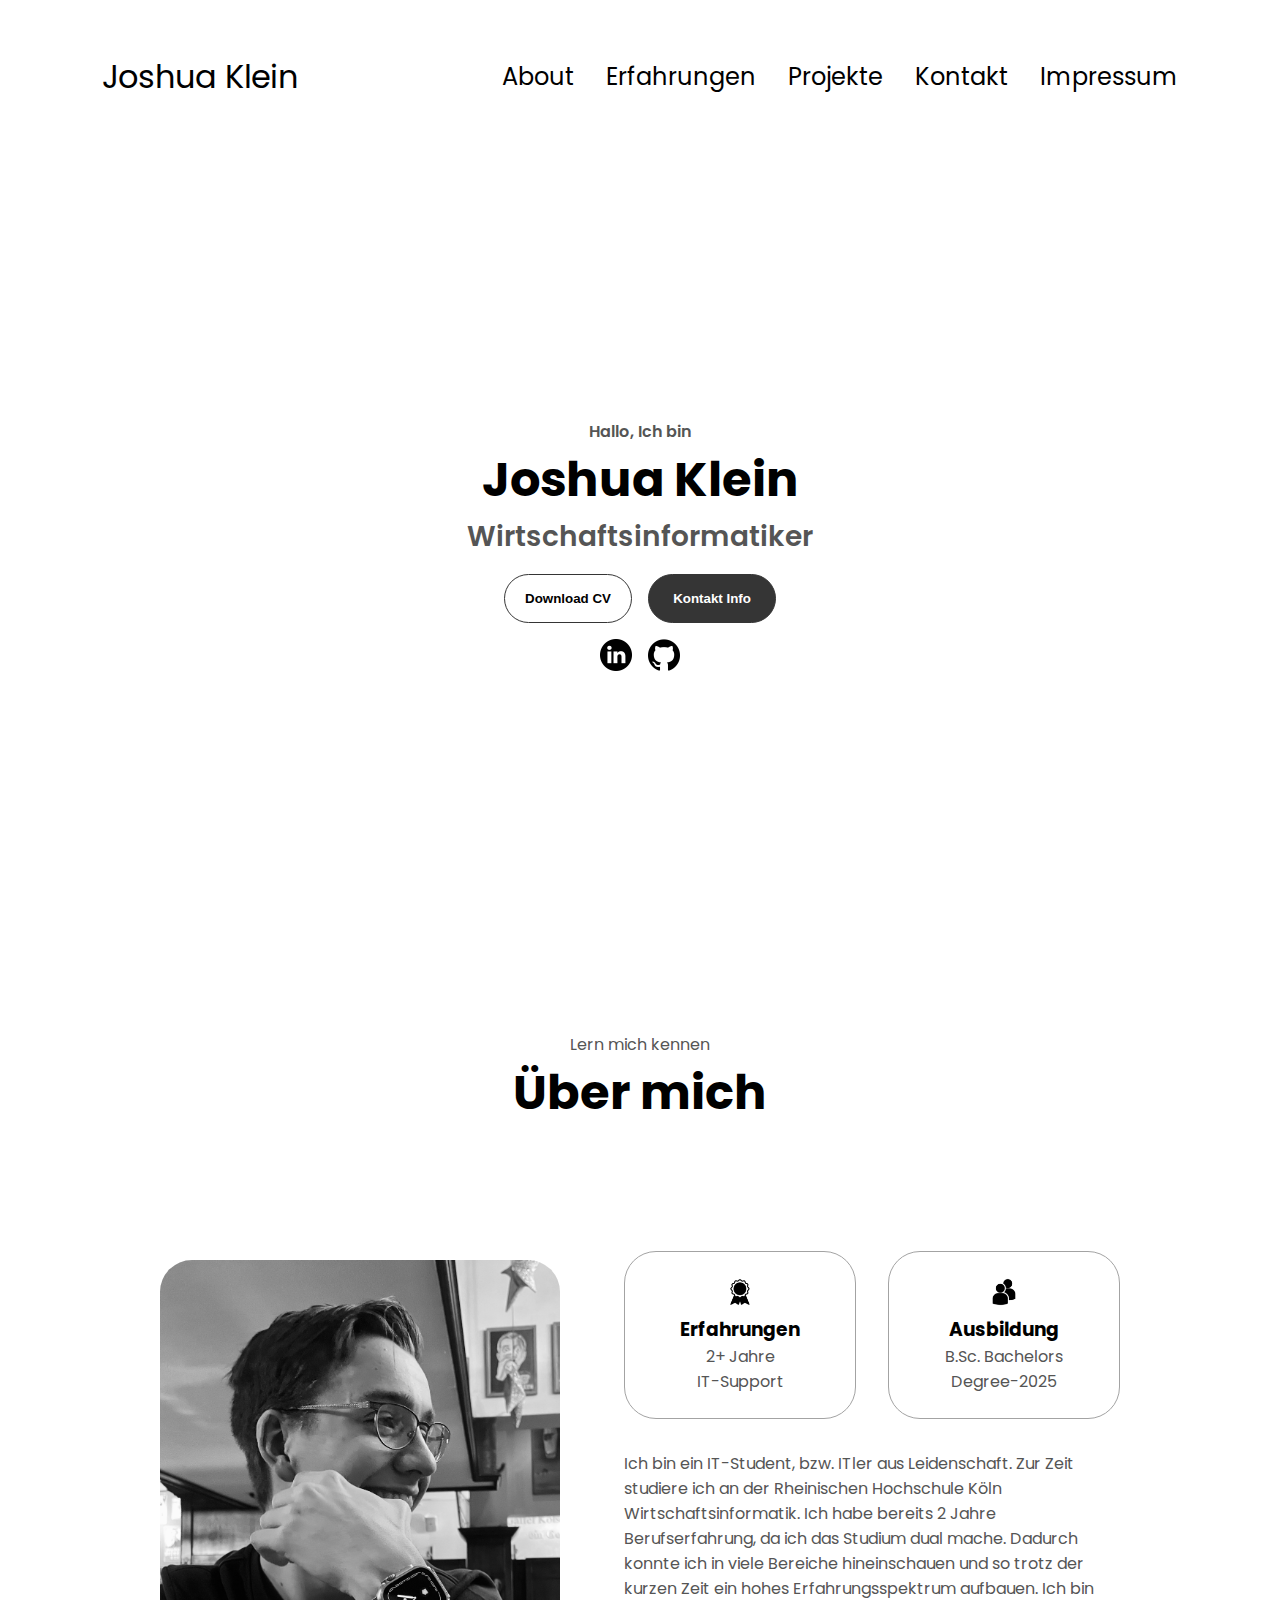
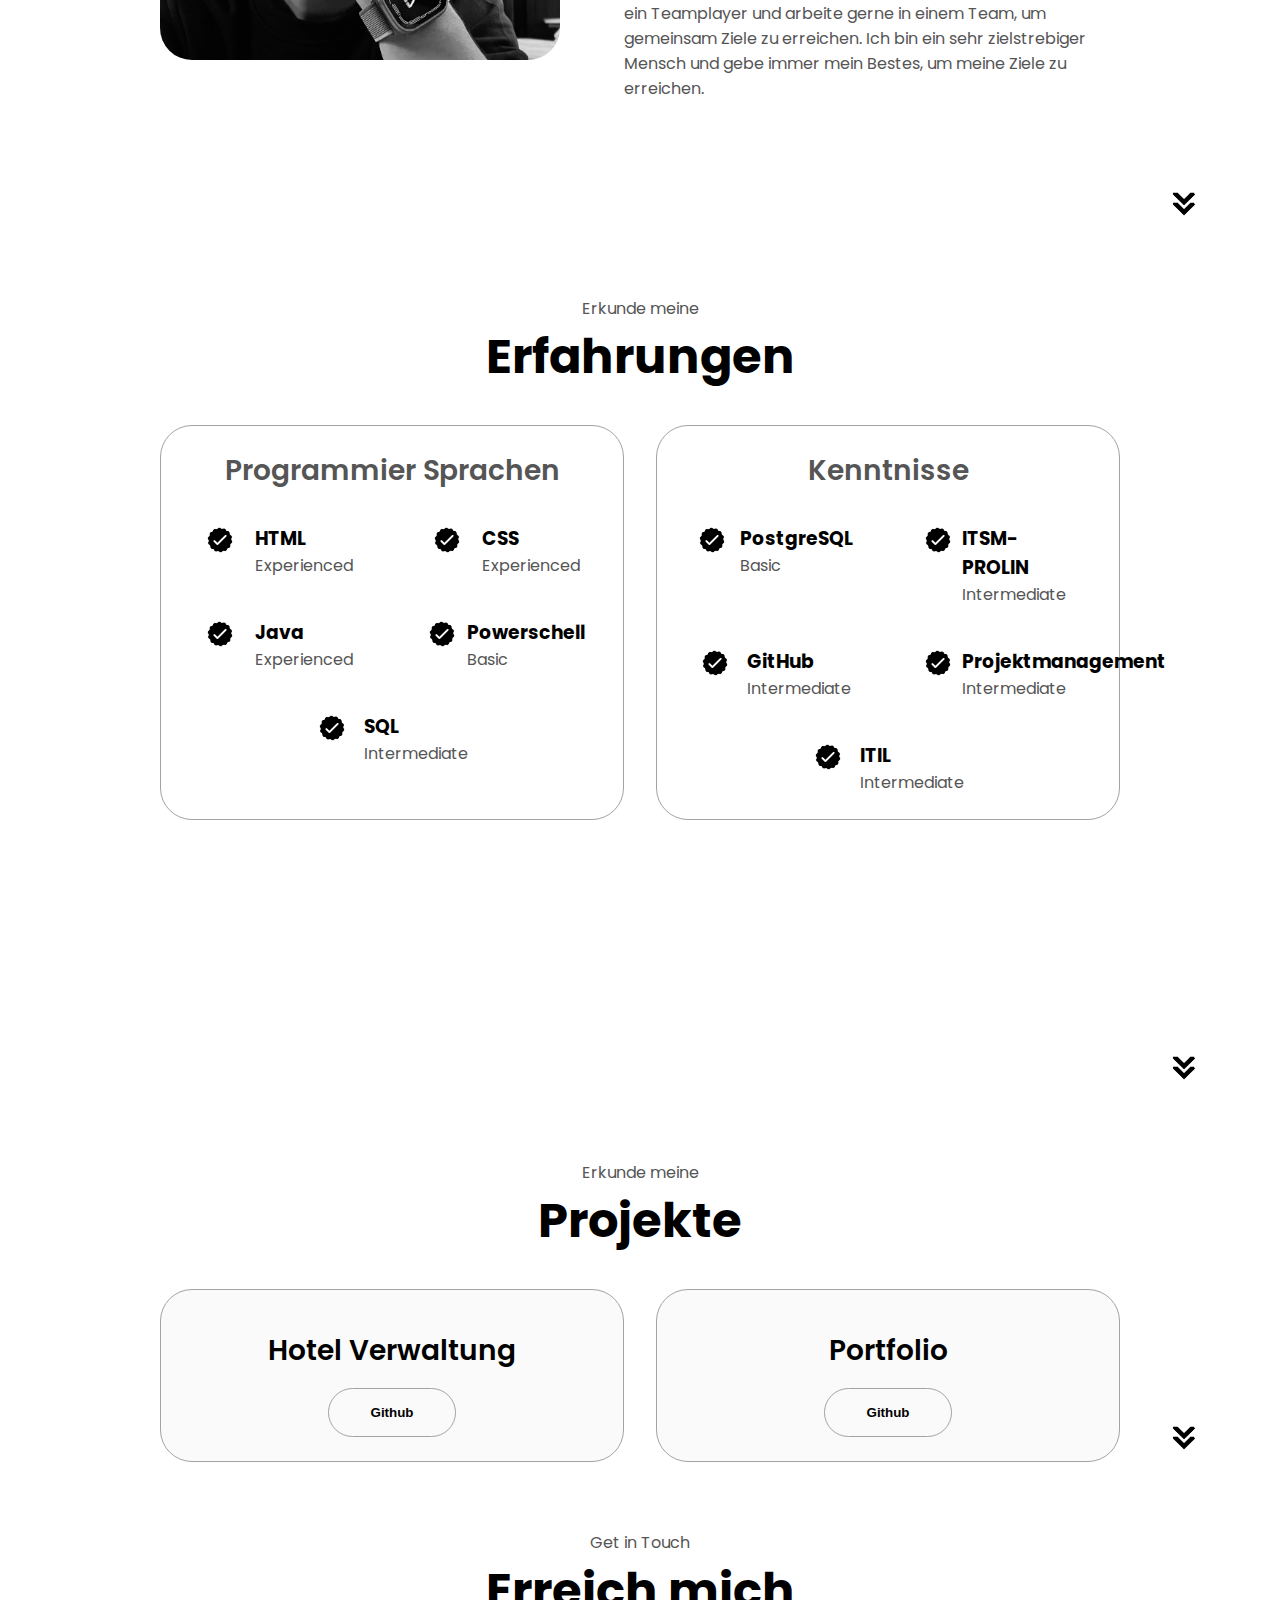
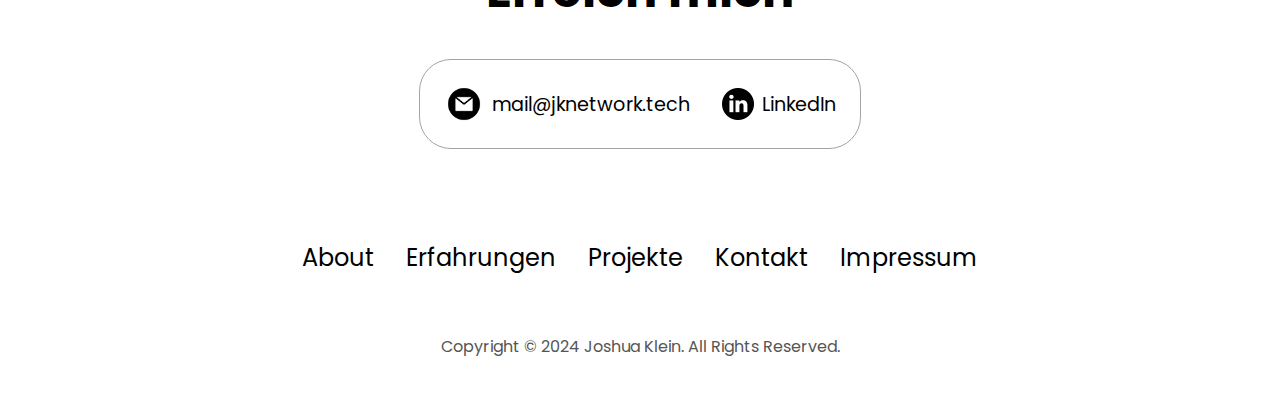
==== commit 43d53281: "bilder-gone" ====
--- a/index.html
+++ b/index.html
@@ -269,11 +269,11 @@
         <div class="about-containers">
           <div class="details-container color-container">
             <div class="article-container">
-              <img
+              <!--<img
                 src="./assets/project-1.png"
                 alt="Project 1"
                 class="project-img"
-              />
+              />!-->
             </div>
             <h2 class="experience-sub-title project-title">Hotel Verwaltung</h2>
             <div class="btn-container">
@@ -287,11 +287,11 @@
           </div>
           <div class="details-container color-container">
             <div class="article-container">
-              <img
+             <!-- <img
                 src="./assets/project-2.png"
                 alt="Project 2"
                 class="project-img"
-              />
+              />!-->
             </div>
             <h2 class="experience-sub-title project-title">Portfolio</h2>
             <div class="btn-container">
--- a/style.css
+++ b/style.css
@@ -430,3 +430,62 @@
 footer p {
   text-align: center;
 }
+
+/*Impressum*/
+
+.Impressum-general {
+  display: flex;
+  justify-content: right;
+  align-items: center;
+  border-left: 25rem;
+  border-right: 25rem;
+  margin: auto;
+  font-weight: 200;
+  padding: 0.5rem;
+}
+.Pflichtinfos-container {
+  display: in;
+  justify-content: left;
+  align-items: center;
+  border-left: 25rem;
+  border-right: 25rem;
+  margin: 0.5rem;
+  font-weight: 200;
+}
+
+.Inhalte__1 {
+  display: flex;
+  justify-content: left;
+  align-items: center;
+  border-left: 25rem;
+  border-right: 25rem;
+  margin: 0.5rem;
+  font-weight: 200;
+}
+.geltung-container {
+  display: flex;
+  justify-content: left;
+  align-items: center;
+  border-left: 25rem;
+  border-right: 25rem;
+  margin: 0.5rem;
+  font-weight: 200;
+}
+.Datenschutz-text {
+  display: flex;
+  justify-content: left;
+  align-items: center;
+  border-left: 25rem;
+  border-right: 25rem;
+  margin: 0.5rem;
+  font-weight: 200;
+}
+.Pflichten{
+  display: flex;
+  justify-content: left;
+  align-items: center;
+  border-left: 25rem;
+  border-right: 25rem;
+  margin: 0.5rem;
+  font-weight: 200;
+}
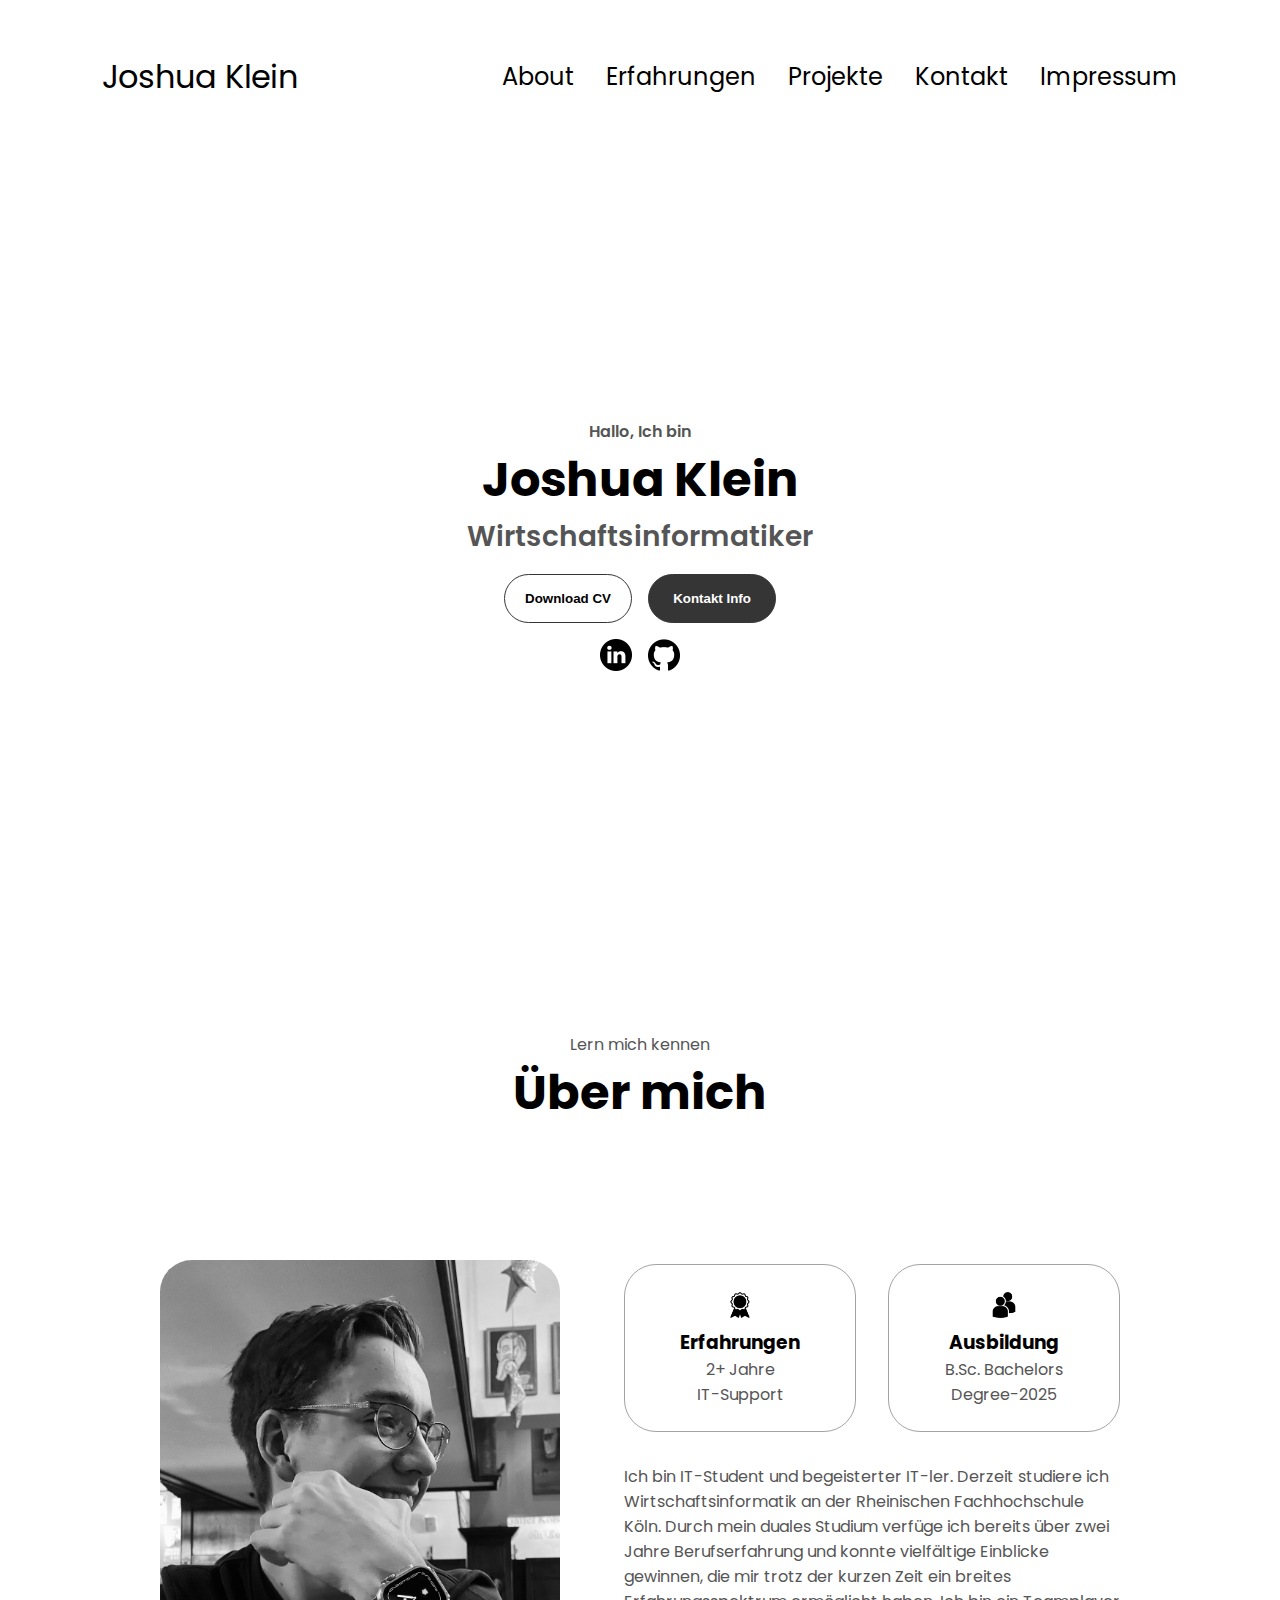
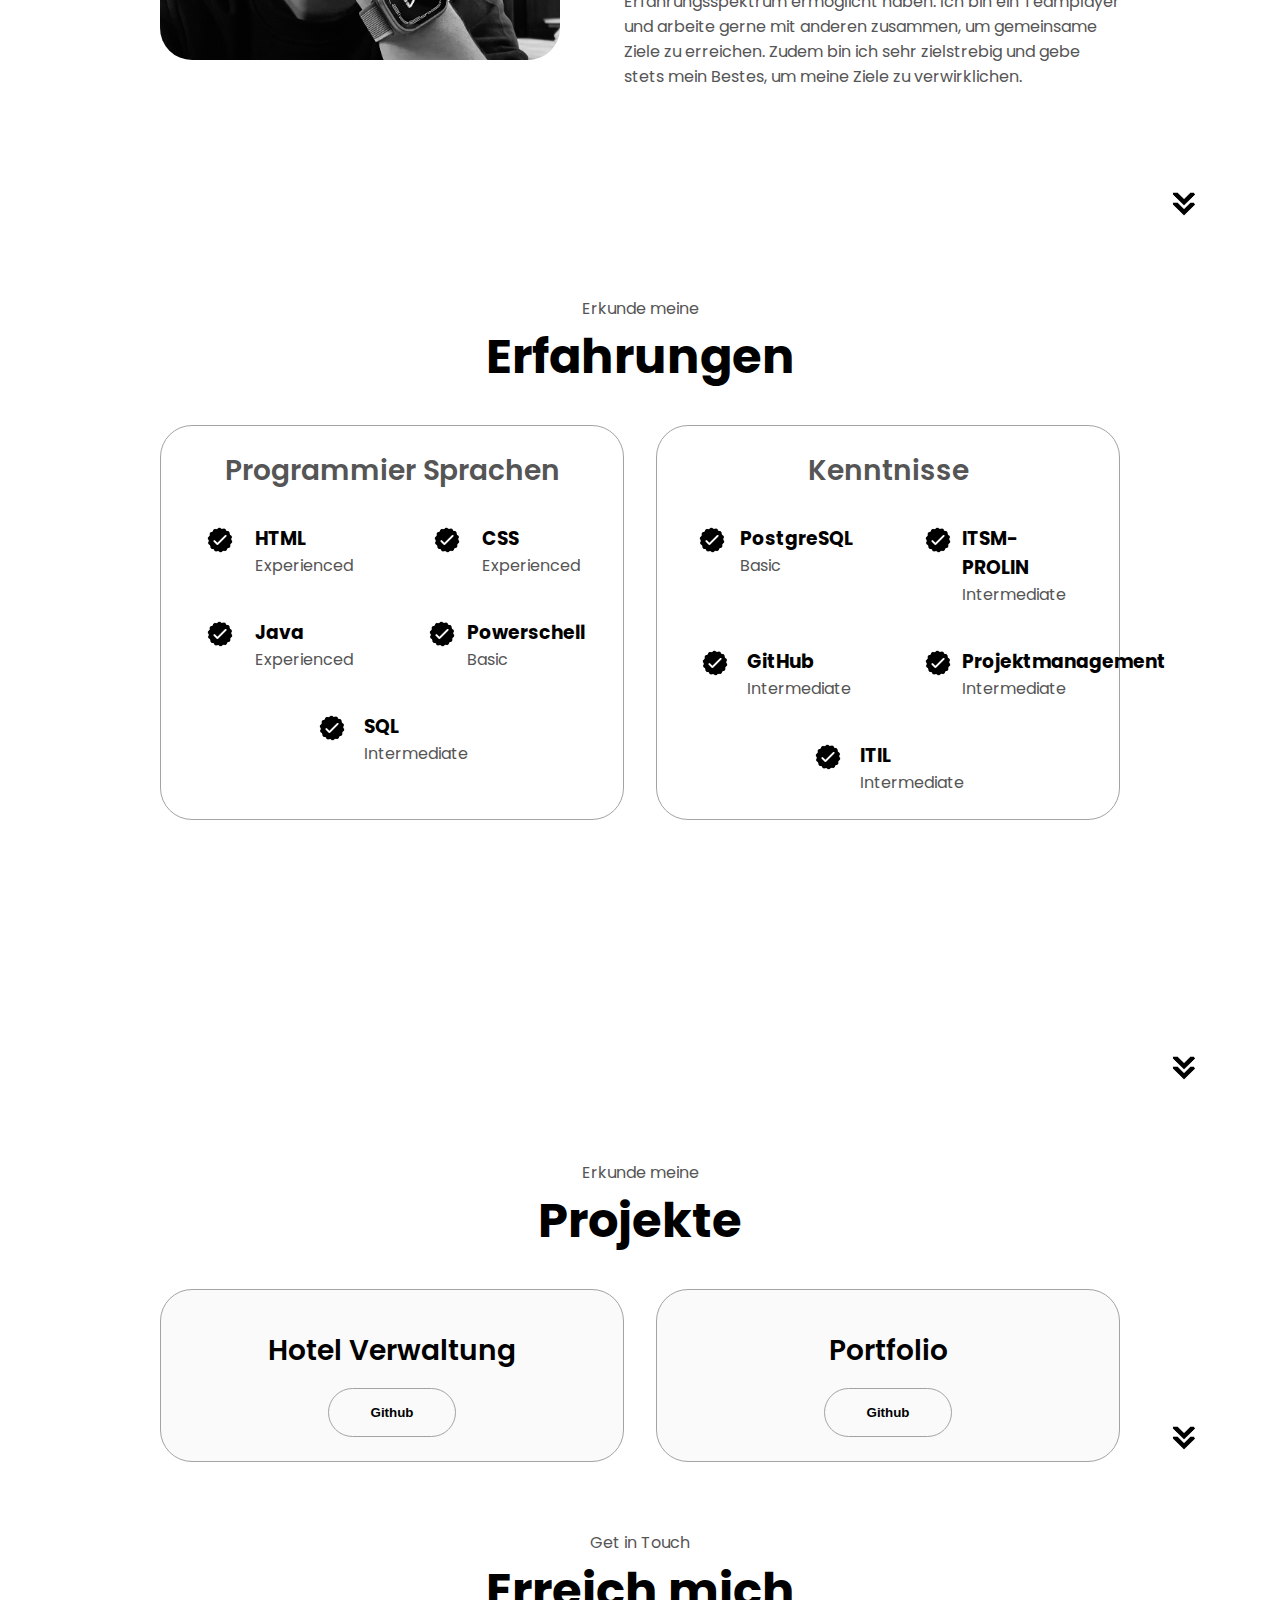
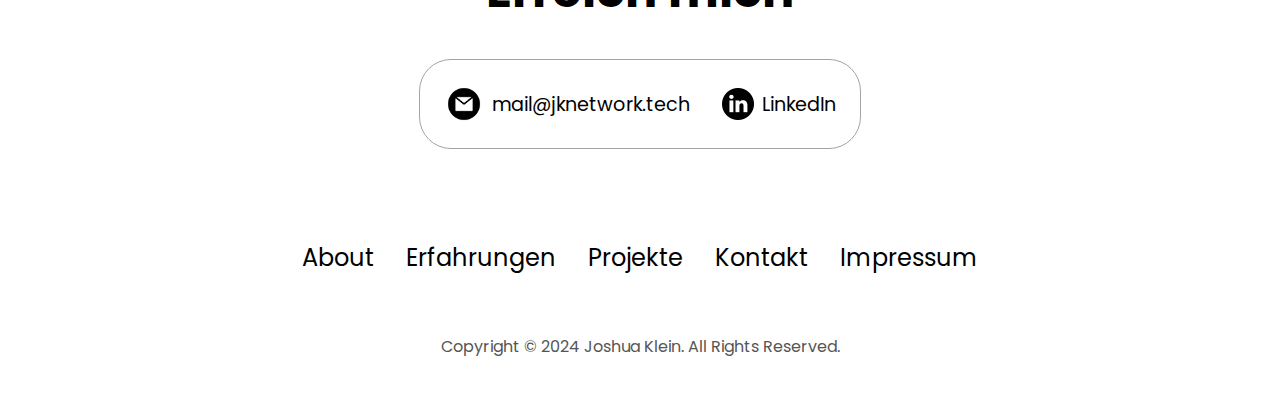
==== commit 55ee89c3: "Text korrigiert" ====
--- a/index.html
+++ b/index.html
@@ -107,15 +107,15 @@
           </div>
           <div class="text-container">
             <p>
-              Ich bin ein IT-Student, bzw. ITler aus Leidenschaft. Zur Zeit
-              studiere ich an der Rheinischen Hochschule Köln
-              Wirtschaftsinformatik. Ich habe bereits 2 Jahre Berufserfahrung,
-              da ich das Studium dual mache. Dadurch konnte ich in viele
-              Bereiche hineinschauen und so trotz der kurzen Zeit ein hohes
-              Erfahrungsspektrum aufbauen. Ich bin ein Teamplayer und arbeite
-              gerne in einem Team, um gemeinsam Ziele zu erreichen. Ich bin ein
-              sehr zielstrebiger Mensch und gebe immer mein Bestes, um meine
-              Ziele zu erreichen.
+              Ich bin IT-Student und begeisterter IT-ler. Derzeit studiere ich
+              Wirtschaftsinformatik an der Rheinischen Fachhochschule Köln.
+              Durch mein duales Studium verfüge ich bereits über zwei Jahre
+              Berufserfahrung und konnte vielfältige Einblicke gewinnen, die mir
+              trotz der kurzen Zeit ein breites Erfahrungsspektrum ermöglicht
+              haben. Ich bin ein Teamplayer und arbeite gerne mit anderen
+              zusammen, um gemeinsame Ziele zu erreichen. Zudem bin ich sehr
+              zielstrebig und gebe stets mein Bestes, um meine Ziele zu
+              verwirklichen.
             </p>
           </div>
         </div>
@@ -287,7 +287,7 @@
           </div>
           <div class="details-container color-container">
             <div class="article-container">
-             <!-- <img
+              <!-- <img
                 src="./assets/project-2.png"
                 alt="Project 2"
                 class="project-img"
